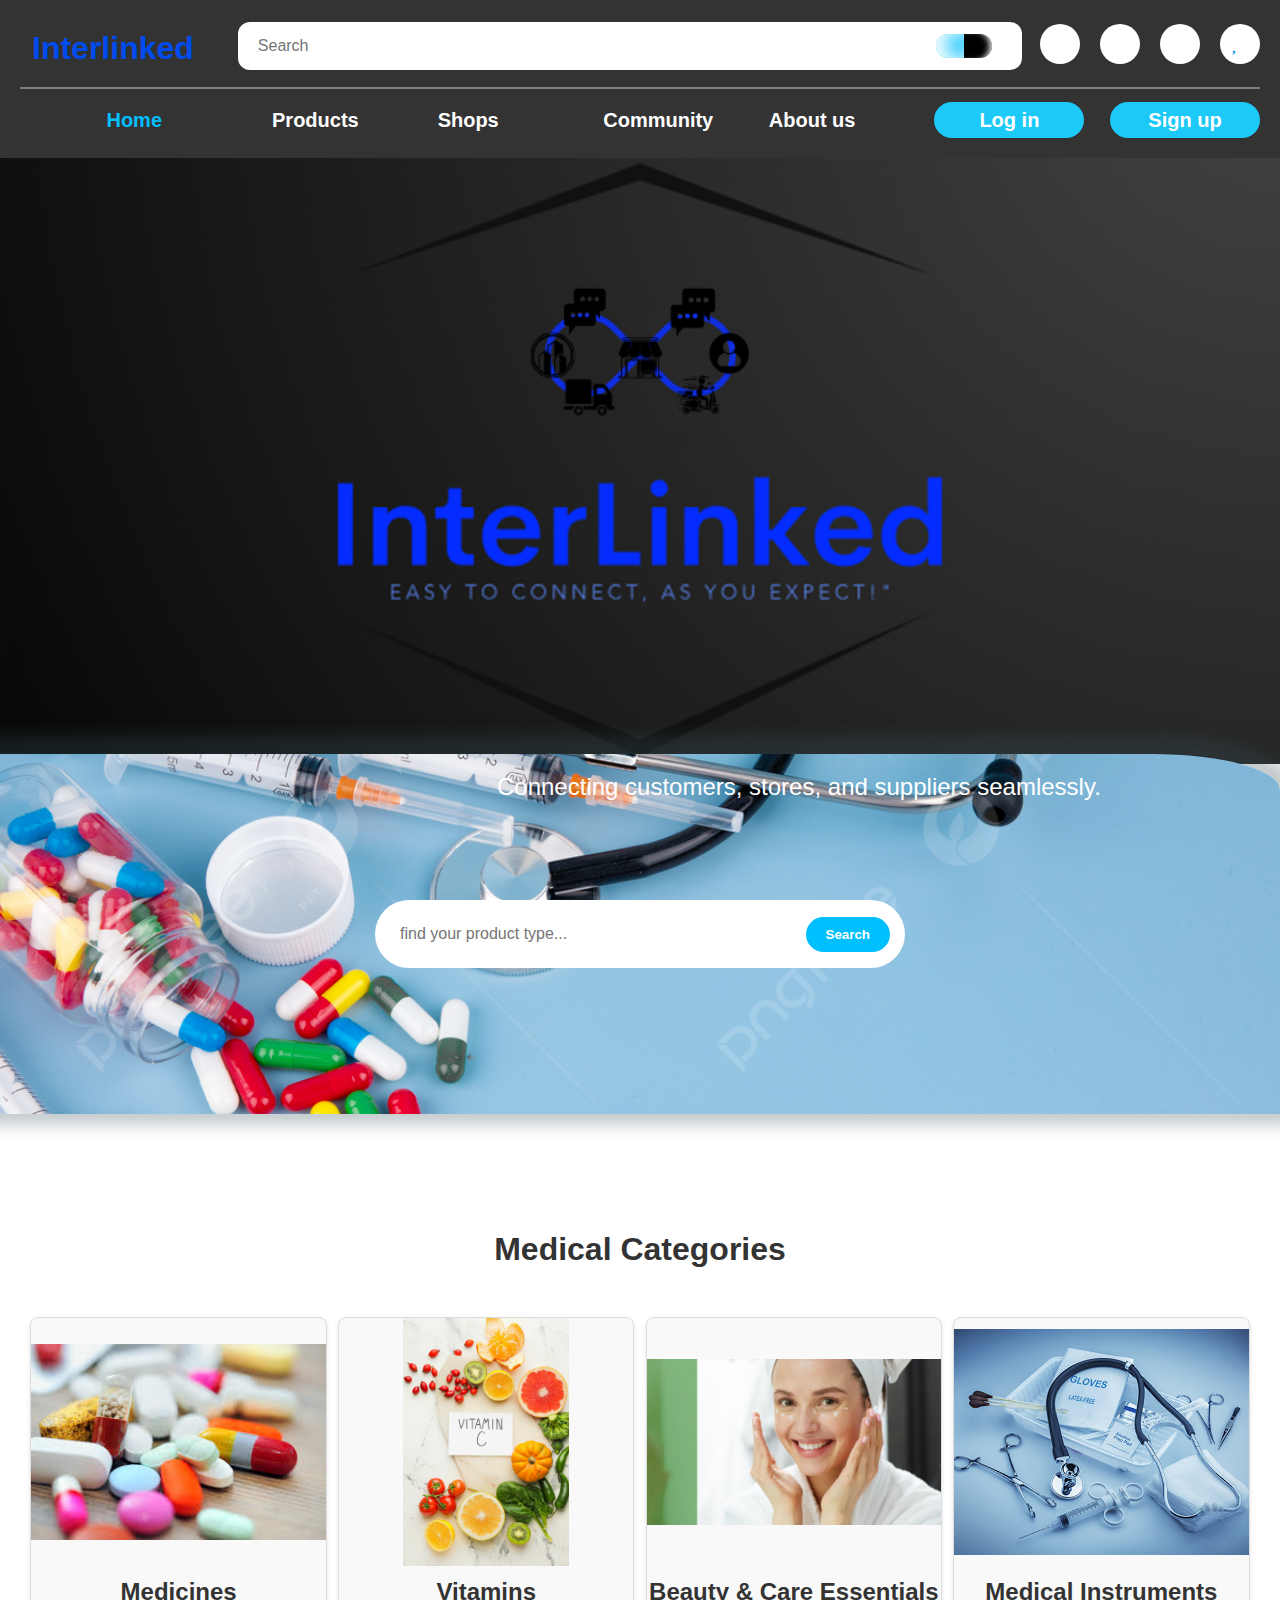
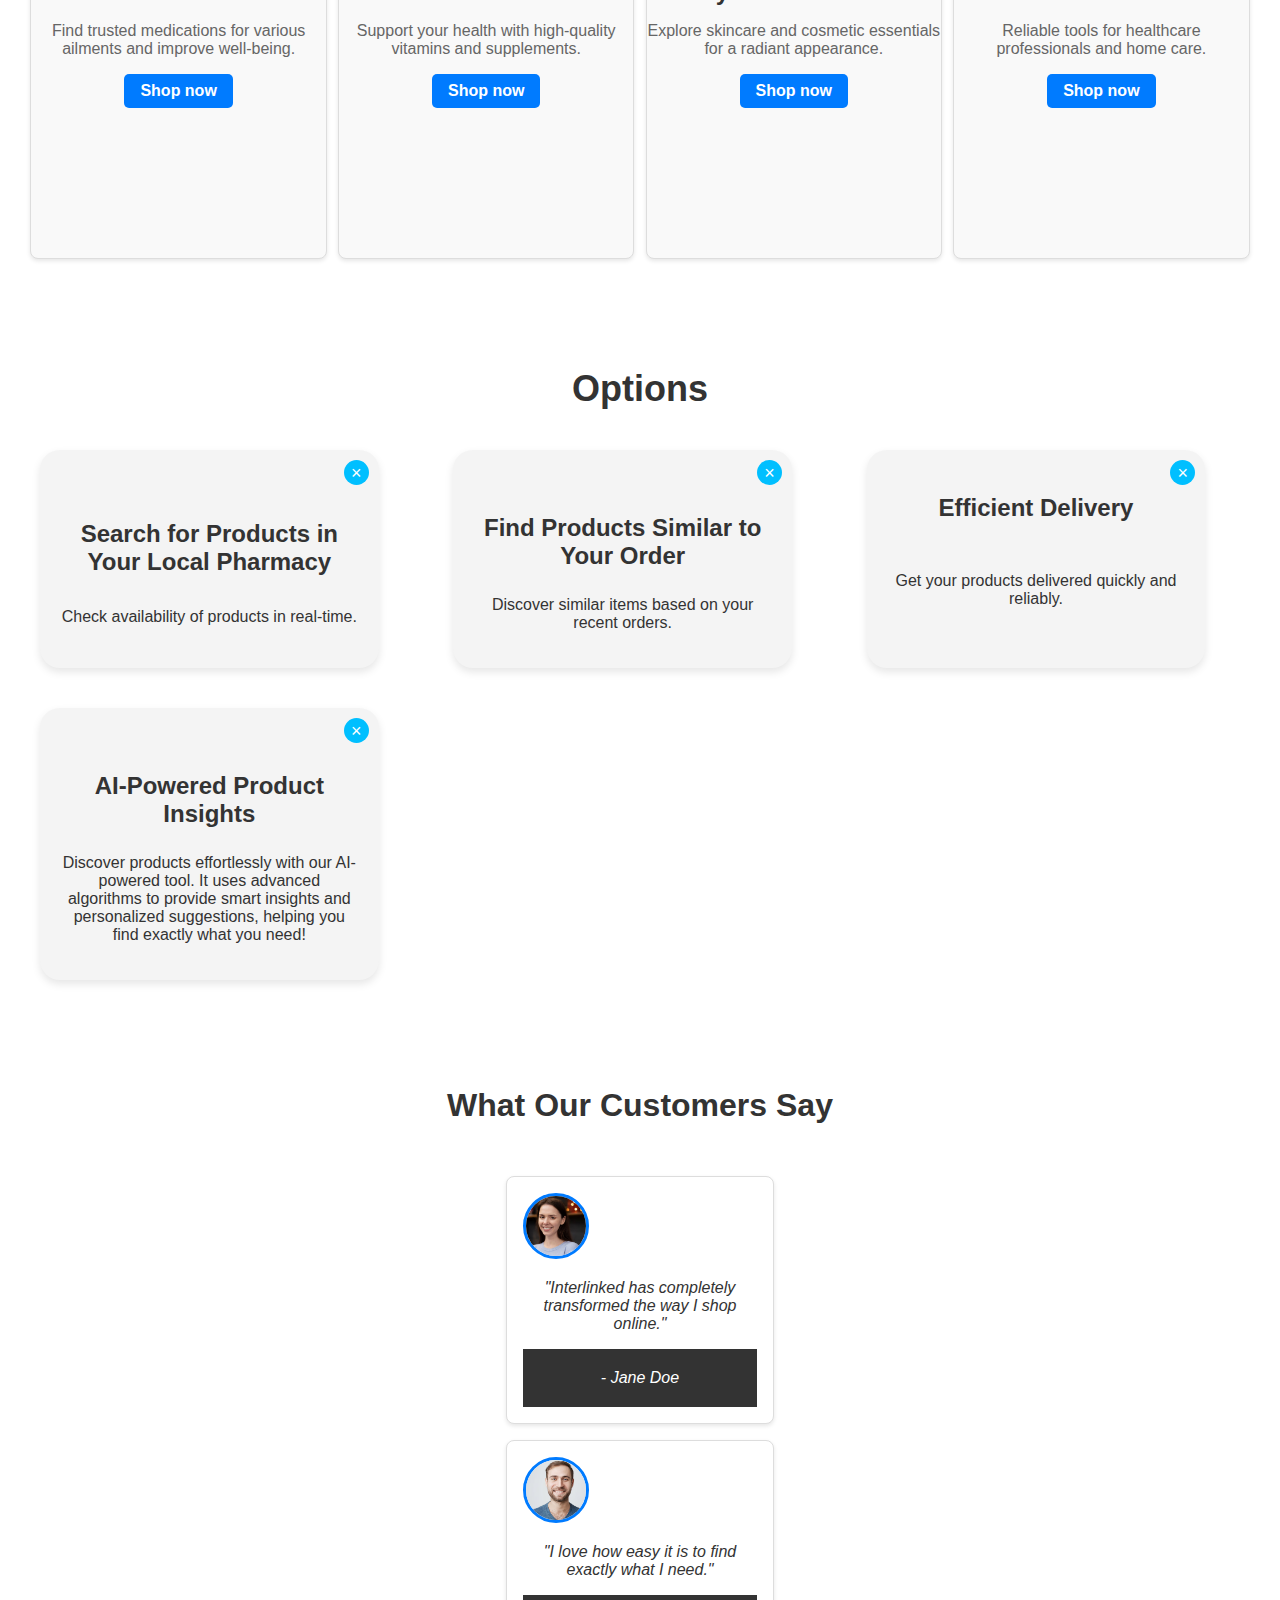
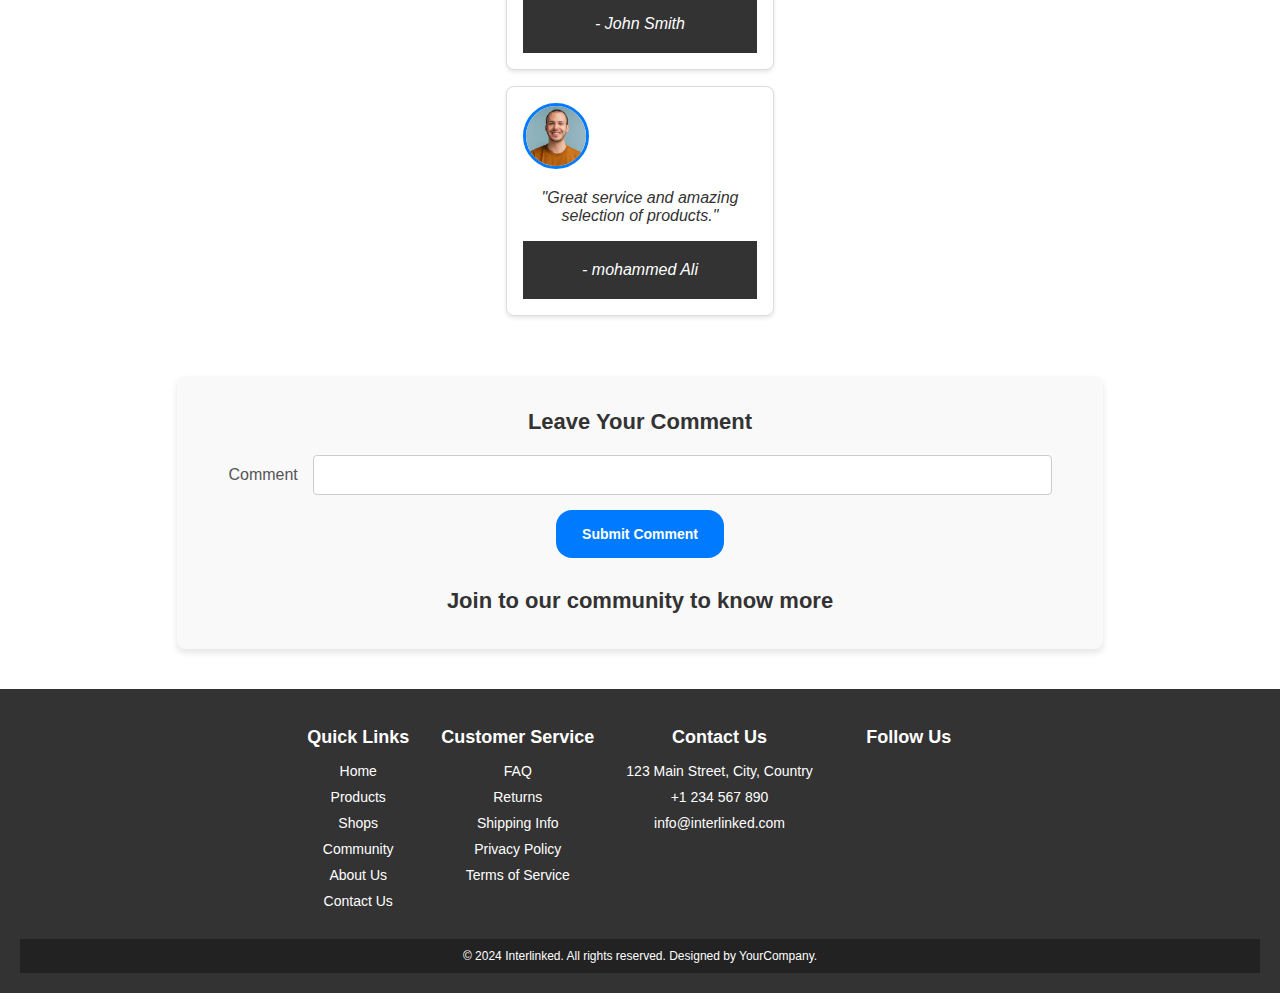
==== index.html @ 006a4646 "new commit" ====
<!DOCTYPE html>
<html lang="en">
  <head>
    <meta charset="UTF-8" />
    <meta name="viewport" content="width=device-width, initial-scale=1.0" />
    <title>Interlinked</title>
    <link rel="stylesheet" href="styles.css" />
    <link
      rel="stylesheet"
      href="https://cdnjs.cloudflare.com/ajax/libs/font-awesome/6.6.0/css/all.min.css"
      integrity="sha512-Kc323vGBEqzTmouAECnVceyQqyqdsSiqLQISBL29aUW4U/M7pSPA/gEUZQqv1cwx4OnYxTxve5UMg5GT6L4JJg=="
      crossorigin="anonymous"
      referrerpolicy="no-referrer"
    />
  </head>
  <body>
    <div id="homePage">
      <div id="overlay"></div>
      <header>
        <nav class="navbar">
          <div class="logo"><a href="index.html">Interlinked</a></div>
          <div class="access-nav">
            <fieldset class="search-container">
              <input type="text" placeholder="Search" />
              <div class="main-button search-button">
                <div class="first-button search-button"></div>
                <div class="second-button search-button"></div>
              </div>
            </fieldset>

            <div>
              <ul class="nav-links">
                <li><a id="shopping-cart-icon"></a></li>
                <li><a id="location-icon"></a></li>
                <li><a id="notifications-icon"></a></li>
                <li><a id="heart-icon"></a></li>
              </ul>
            </div>
            <div class="hamburger"><i class="fas fa-bars"></i></div>
          </div>
          <ul class="under-nav-links">
            <li><a href="index.html">Home</a></li>
            <li><a href="products.html">Products</a></li>
            <li><a href="shops.html">Shops</a></li>
            <li><a href="community.html">Community</a></li>
            <li><a href="about.html">About us</a></li>
            <li class="signing"><a href="login.html">Log in</a></li>
            <li class="signing"><a href="signup.html">Sign up</a></li>
          </ul>
        </nav>
      </header>

      <section class="logo-photo-section">
        <div>
          <img src="/Screenshot 2024-09-12 220629.png" alt="Interlinked logo" />
        </div>
      </section>

      <section id="home" class="home-section">
        <div class="hero-content">
          <p>Connecting customers, stores, and suppliers seamlessly.</p>
        </div>
        <div class="new-search-container">
          <input type="text" placeholder="find your product type..." />
          <button class="btn">Search</button>
        </div>
      </section>

      <section id="featured-products">
        <h2>Medical Categories</h2>
        <div class="product-container home">
          <div class="product-item shops home">
            <img src="/Medical Categories/Medicines.jfif" alt="Medicines" />
            <div class="product-info">
              <h3>Medicines</h3>
              <p class="description">
                Find trusted medications for various ailments and improve well-being.
              </p>
              <a href="product1.html" class="btn">Shop now</a>
            </div>
          </div>

          <div class="product-item shops home">
            <img src="/Medical Categories/Vitamins.jpeg" alt="Vitamins" />
            <div class="product-info">
              <h3>Vitamins</h3>
              <p class="description">
                Support your health with high-quality vitamins and supplements.
              </p>
              <a href="vitamins.html" class="btn">Shop now</a>
            </div>
          </div>

          <div class="product-item shops home">
            <img src="/Medical Categories/Beauty & Care Essentials.jpg" alt="Beauty & Care Essentials" />
            <div class="product-info">
              <h3>Beauty & Care Essentials</h3>
              <p class="description">
                Explore skincare and cosmetic essentials for a radiant appearance.
              </p>
              <a href="beauty.html" class="btn">Shop now</a>
            </div>
          </div>

          <div class="product-item shops home">
            <img src="/Medical Categories/Medical-Supply-or-Equipment.jpg" alt="Medical Instruments" />
            <div class="product-info">
              <h3>Medical Instruments</h3>
              <p class="description">
                Reliable tools for healthcare professionals and home care.
              </p>
              <a href="product4.html" class="btn">Shop now</a>
            </div>
          </div>
        </div>
      </section>

      <section id="Order" class="Order-section">
        <h2>Options</h2>
        <div class="Order-grid">
          <div class="Order-item">
            <i class="fas fa-search"></i>
            <h3>Search for Products in Your Local Pharmacy</h3>
            <p>Check availability of products in real-time.</p>
            <button class="cancel-btn">&times;</button>
          </div>
          
          <div class="Order-item">
            <i class="fas fa-chart-line"></i>
            <h3>Find Products Similar to Your Order</h3>
            <p>Discover similar items based on your recent orders.</p>
            <button class="cancel-btn">&times;</button>
          </div>
          <div class="Order-item">
            <i class="fas fa-person-biking"></i>
            <h3>Efficient Delivery</h3>
            <p>Get your products delivered quickly and reliably.</p>
            <button class="cancel-btn">&times;</button>
          </div>
          
          <div class="Order-item">
            <i class="fas fa-robot"></i>
            <h3>AI-Powered Product Insights</h3>
            <p>Discover products effortlessly with our AI-powered tool. It uses advanced algorithms to provide smart insights and personalized suggestions,
               helping you find exactly what you need!</p>
            <button class="cancel-btn">&times;</button>
          </div>
      </section>

      <main>
        <section id="testimonials">
          <h2>What Our Customers Say</h2>
          <div class="testimonial-container">
            <div class="testimonial-item">
              <img src="/Customer/close-up-young-person-barbeque_23-2149271990.avif" alt="Customer 1" class="customer-photo" />
              <blockquote>
                <p>"Interlinked has completely transformed the way I shop online."</p>
                <footer>- Jane Doe</footer>
              </blockquote>
            </div>
        
            <div class="testimonial-item">
              <img src="/Customer/pleased-smiling-man-with-beard-looking-camera_176420-18040.avif" alt="Customer 2" class="customer-photo" />
              <blockquote>
                <p>"I love how easy it is to find exactly what I need."</p>
                <footer>- John Smith</footer>
              </blockquote>
            </div>
        
            <div class="testimonial-item">
              <img src="/Customer/portrait-man-laughing_23-2148859448.avif" alt="Customer 3" class="customer-photo" />
              <blockquote>
                <p>"Great service and amazing selection of products."</p>
                <footer>- mohammed Ali</footer>
              </blockquote>
            </div>
          </div>
        </section>
        
        <!-- Add the comment section here -->
        <section id="comments" class="comment-section">
          <h2>Leave Your Comment</h2>
          <form action="#" method="post" id="commentForm">
        
            <label for="comment-name">Comment</label>
            <input type="text" id="comment-name" name="name" required style= "width: 80%; text-align: center;"/>
        
            <button type="submit" class="btn">Submit Comment</button>
          </form>
        
          <div id="submitted-comments">
            <a href="community.html"><h2>Join to our community to know more</h2></a>
          </div>
        </section>
        
      </main>
      <footer>
        <div class="footer-content">
          <div class="footer-links">
            <div class="quick-links">
              <h3>Quick Links</h3>
              <ul>
                <li><a href="index.html">Home</a></li>
                <li><a href="products.html">Products</a></li>
                <li><a href="shops.html">Shops</a></li>
                <li><a href="community.html">Community</a></li>
                <li><a href="about.html">About Us</a></li>
                <li><a href="contact.html">Contact Us</a></li>
              </ul>
            </div>
      
            <div class="customer-service">
              <h3>Customer Service</h3>
              <ul>
                <li><a href="faq.html">FAQ</a></li>
                <li><a href="returns.html">Returns</a></li>
                <li><a href="shipping.html">Shipping Info</a></li>
                <li><a href="privacy.html">Privacy Policy</a></li>
                <li><a href="terms.html">Terms of Service</a></li>
              </ul>
            </div>
      
            <div class="contact-info">
              <h3>Contact Us</h3>
              <ul>
                <li><i class="fas fa-map-marker-alt"></i> 123 Main Street, City, Country</li>
                <li><i class="fas fa-phone"></i> +1 234 567 890</li>
                <li><i class="fas fa-envelope"></i> <a href="mailto:info@interlinked.com">info@interlinked.com</a></li>
              </ul>
            </div>
      
            <div class="social-media">
              <h3>Follow Us</h3>
              <ul>
                <li><a href="https://facebook.com" target="_blank" aria-label="Facebook"><i class="fab fa-facebook-f"></i></a></li>
                <li><a href="https://twitter.com" target="_blank" aria-label="Twitter"><i class="fab fa-twitter"></i></a></li>
                <li><a href="https://instagram.com" target="_blank" aria-label="Instagram"><i class="fab fa-instagram"></i></a></li>
                <li><a href="https://linkedin.com" target="_blank" aria-label="LinkedIn"><i class="fab fa-linkedin-in"></i></a></li>
                <li><a href="https://youtube.com" target="_blank" aria-label="YouTube"><i class="fab fa-youtube"></i></a></li>
              </ul>
            </div>
          </div>
        </div>
      
        <div class="footer-bottom">
          <p>&copy; 2024 Interlinked. All rights reserved. Designed by YourCompany.</p>
        </div>
      </footer>
    </div>
      <div id="searchPage">
        <fieldset class="search-container">
          <input type="text" placeholder="Search" />
          <div class="main-button">
            <div class="first-button"></div>
            <div class="second-button"></div>
          </div>
        </fieldset>
      </div>
    <script src="script.js"></script>
  </body>
</html>
---- styles.css ----
/* Global Styles */
body {
    font-family: Arial, sans-serif;
    margin: 0;
    padding: 0;
    box-sizing: border-box;
    background-color: #ffffff;
    color: #333;
    overflow-x: hidden;
    transition: 0.3s;
}

a {
    text-decoration: none;
    color: white;
}
#homePage.hidden {
    display: none;
}
#searchPage {
    display: none;
}
#searchPage.show {
    display: block;
}
a.active {
    color: deepskyblue;
}
/* Navbar Styles */
.navbar {
    background-color: #333;
    color: #fff;
    padding: 10px 20px 0px;
    display: flex;
    justify-content: space-between;
    align-items: center;
    position: relative;
    flex-wrap: wrap;
    padding-bottom: 10px;
    /* width:100%; */
}
.logo {
    margin: 10px 0px;
    border-radius: 10px;
    padding: 10px 12px;
}

.logo a {
    font-size: 32px;
    font-weight: bold;
    font-family:sans-serif;
    color: #004bed;
}

fieldset {
    border: none;
}
/* .search{
    margin-right: 200px;
} */

/* #homePage .search-container input {
    width: 20px;
    height: 14px;
    border: none;
    padding: 5px;
    font-size: 16px;
    outline: none;
    z-index: 10;
} */

/* #homePage .search-container button {
    border: none;
    cursor: pointer;
    border-radius: 50%;
    z-index: 10000;
} */

.nav-links {
    list-style-type: none;
    display: flex;
    gap: 20px;
}

.nav-links li a {
    display: block;
    color: black;
    background-color: white;
    width: 40px;
    aspect-ratio: 1;
    border-radius: 50%;
    font-size: 18px;
}

.hamburger {
    display: none;
    cursor: pointer;
    z-index: 100000;
}

.hamburger {
    display: none;
    cursor: pointer;
}

.navbar .btn {
    background-color: deepskyblue;
    color: #fff;
    padding: 8px 16px;
    border-radius: 4px;
    font-size: 18px;
}

/* Active state for the login button */
.navbar .login-btn.active {
    background-color: darkorange; /* Change color to indicate active state */
    border: 2px solid orange; /* Add a border for emphasis */
}

/* Sign-In Section */
.signin-section {
    padding: 60px 20px;
    background-color: #f4f4f4;
    text-align: center;
}

.signin-form {
    max-width: 300px;
    margin: 0 auto;
    background-color: #fff;
    padding: 20px;
    border-radius: 8px;
    box-shadow: 0 2px 4px rgba(0,0,0,0.1);
}

.signin-form h2 {
    margin-bottom: 20px;
    font-size: 36px;
}

.signin-form label {
    display: block;
    margin-bottom: 8px;
    font-size: 18px;
    color: #333;
}

.signin-form input {
    width: 100%;
    padding: 10px;
    margin-bottom: 20px;
    border: 1px solid #ddd;
    border-radius: 4px;
    font-size: 16px;
}

.signin-form .btn {
    background-color: deepskyblue;
    color: #fff;
    padding: 12px 24px;
    border-radius: 4px;
    border: none;
    cursor: pointer;
    font-size: 18px;
}

/* Sign In Section */
.signin-section {
    padding: 50px 120px;
    background-color: #fff;
    text-align: center;
}

.signin-form {
    max-width: 500px;
    margin: 0 auto;
    background-color: #f4f4f4;
    padding: 20px;
    border-radius: 15px;
}

.signin-form h2 {
    margin-bottom: 20px;
    font-size: 36px;
}

.signin-form label {
    display: block;
    margin: 10px 0 5px;
}

.signin-form input,
.signin-form select {
    width: 90%;
    padding: 10px;
    margin-bottom: 15px;
    border: 1px solid #ccc;
    border-radius: 10px;
}

.gender-options {
    display: flex;
    justify-content: center;
    gap: 20px;
    margin-bottom: 15px;
}

.gender-options label {
    display: flex;
    align-items: center;
    font-size: 16px;
}

.signin-form .btn {
    background-color: deepskyblue;
    color: #fff;
    padding: 10px 20px;
    border: none;
    border-radius: 4px;
    cursor: pointer;
    margin-top: 10px;
}

.signin-form .google-btn {
    background-color: #db4437; /* Google red color */
    margin-top: 10px;
}

.signin-form .btn:hover,
.signin-form .google-btn:hover {
    opacity: 0.8;
}

.navbar .btn {
    background-color: deepskyblue;
    color: #fff;
    padding: 8px 16px;
    border-radius: 4px;
    font-size: 18px;
}


/* Logo Photo Section */
.logo-photo-section { /* Full viewport width */
    margin: 0; /* Remove any margins */
    padding: 0; /* Remove any padding */
    overflow: hidden; /* Hide any overflow */
    
}

/* Logo Image */
.logo-photo-section img {
 /* Full viewport width */
    height: auto; /* Keep aspect ratio */
    object-fit: cover; /* Ensure the image covers the width without stretching */
    display: block; /* Remove any inline element spacing issues */
    width: 100%;
}

.shops title{
    text-align: center;
    font-size: 40px;

}

/* Hero Section */
.home-section {
    background: url(/pngtree-color-capsule-medicine-injection-and-stethoscope-medical-background-picture-image_1451198.jpg) no-repeat center center / cover;
    height: 40vh;
    display: flex;
    flex-direction: column;
    justify-content: center;
    align-items: center;
    text-align: center;
    color: #fff;
    margin: 30px auto;
    position: relative;
    width: 100%;
    bottom: 40px;
    box-shadow: 0 -4px 15px 15px #3c545a4d;
    border-top-right-radius: 10%;
}



.hero-content h1 {
    font-size: 48px;
    margin-bottom: 20px;
    color: black;
}

.hero-content p {
    font-size: 24px;
    margin-bottom: -4px;
    color: white;
    position: absolute;
    top: -5px;
    right: 14vw;
}

/* New search container styles */
.new-search-container {
    display: flex;
    align-items: center;
    background-color: #f1e7e7;
    padding: 15px; /* Larger padding around the search bar */
    border-radius: 40px;
    margin-top: 20px; /* Space above the search bar */
    max-width: 500px;
    width: 100%; /* Ensure it doesn't exceed the screen width */
    margin: 100px auto; /* Center the search bar horizontally */
}

.new-search-container input {
    border: none;
    padding: 10px; /* Padding inside the input */
    font-size: 16px;
    outline: none;
    flex: 1;
}

.new-search-container button {
    background-color: deepskyblue;
    border: none;
    color: #fff;
    padding: 10px 20px; /* Larger padding around the button */
    cursor: pointer;
    border-radius: 40px;
    margin-left: 10px; /* Space between input and button */
}

.new-search-container {
    display: flex;
    align-items: center;
    background-color: #fff;
    padding: 15px; /* Larger padding around the search bar */
    border-radius: 40px;
    margin-top: 20px; /* Space above the search bar */
    max-width: 500px;
    width: 100%; /* Ensure it doesn't exceed the screen width */
    margin: 100px auto; /* Center the search bar horizontally */
}

.new-search-container button {
    background-color: deepskyblue;
    border: none;
    color: #fff;
    padding: 10px 20px; /* Larger padding around the button */
    cursor: pointer;
    border-radius: 40px;
    margin-left: 10px; /* Space between input and button */
}

/* .under-nav-links {
    width: 100vw;
    display: flex;
    justify-content: flex-end;
    gap: 2vw;
    position: relative;
    padding-top: 15px;
    align-items: center;
    transition: 0.3s;
    overflow: hidden;
}

.under-nav-links::before {
    content: "";
    position: absolute;
    left: 0;
    top: 0;
    background-color: gray;
    height: 2px;
    width: 100%;
}

.under-nav-links li {
    list-style: none;
    font-size: 20px;
    font-weight: bold;
    cursor: pointer;
} */



.under-nav-links {
    display: flex;
    justify-content: flex-end;
    gap: 2vw;
    position: relative;
    padding-top: 15px;
    align-items: center;
    transition: 0.3s;
    overflow: hidden;
    /* Remove fixed width, let it adjust based on content */
    width: 100%;
    flex-wrap: wrap; /* Allow items to wrap if space is insufficient */
}

.under-nav-links::before {
    content: "";
    position: absolute;
    left: 0;
    top: 0;
    background-color: gray;
    height: 2px;
    width: 100%;
}

.under-nav-links li {
    list-style: none;
    font-size: 20px;
    font-weight: bold;
    cursor: pointer;
    max-width: 140px;
    flex-grow: 1; /* Each item takes an equal portion of available space */
    flex-shrink: 1; /* Items will shrink if there is not enough space */
    min-width: 100px; /* Prevent items from shrinking too small */
}
h2 {
    text-align: center;
}

.signing {
    flex-grow: 0; /* Prevent login and signup from growing */
}

/* Features Section */
.Order-section {
    padding: 60px 20px;
    background-color: #fff;
    cursor: pointer;
}

.Order-section h2 {
    text-align: center;
    margin-bottom: 40px;
    font-size: 36px;
}

.Order-grid {
    display: grid;
    grid-template-columns: repeat(auto-fit, minmax(300px, 1fr));
    gap: 40px;
    max-width: 1200px;
    margin: 0 auto;
}


.Order-item {
    background-color: #f4f4f4;
    padding: 20px;
    border-radius: 20px;
    text-align: center;
    position: relative; /* Needed for the cancel button positioning */
    box-shadow: 0 4px 8px rgba(0, 0, 0, 0.1); /* Add box shadow */
    transition: box-shadow 0.3s ease; /* Smooth transition */
    cursor: pointer;
}

.Order-item:hover {
    box-shadow: 0 8px 16px rgba(0, 0, 0, 0.2); /* Enhanced shadow on hover */
}
.Order-item img{
    width: 100%;
    object-fit: cover;
    border-radius: 20px;
    margin-bottom: 20px;
}

.Order-item i {
    font-size: 48px;
    color: deepskyblue;
    margin-bottom: 20px;
}

.Order-item h3 {
    font-size: 24px;
    margin-bottom: 10px;
}

.cancel-btn {
    position: absolute;
    top: 10px; /* Position at the top */
    right: 10px; /* Position at the right */
    background-color: deepskyblue;
    border: none;
    color: #fff;
    font-size: 18px;
    border-radius: 50%;
    width: 25px;
    height: 25px;
    line-height: 22px;
    text-align: center;
    cursor: pointer;
    outline: none;
}

.cancel-btn:hover {
    background-color: #e60000;
}

/* categories section */
#categories {
    padding: 2rem;
    background-color: #f9f9f9;
    text-align: center;
}

#categories h2 {
    font-size: 2rem;
    margin-bottom: 2rem;
}

.category-container {
    display: flex;
    flex-wrap: wrap;
    justify-content: space-around;
    gap: 1rem;
}

.category-item {
    background: #fff;
    border: 1px solid #ddd;
    border-radius: 8px;
    box-shadow: 0 2px 4px rgba(0, 0, 0, 0.1);
    overflow: hidden;
    max-width: 300px;
    text-align: center;
    transition: transform 0.3s, box-shadow 0.3s;
}

.category-item img {
    width: 100%;
    height: 150px;
    object-fit: cover;
}

.category-item h3 {
    font-size: 1.5rem;
    margin: 1rem 0;
}

.category-item p {
    padding: 0 1rem;
    color: #666;
}

.category-item .btn {
    display: inline-block;
    margin: 1rem;
    padding: 0.5rem 1rem;
    background-color: #007bff;
    color: #fff;
    border-radius: 5px;
    text-decoration: none;
    font-weight: bold;
    transition: background-color 0.3s;
}

.category-item .btn:hover {
    background-color: #0056b3;
}

.category-item:hover {
    transform: scale(1.03);
    box-shadow: 0 4px 8px rgba(0, 0, 0, 0.2);
}

/* featured products */
#featured-products {
    padding: 2rem;
    background-color: #fff;
    text-align: center;
}

#featured-products h2 {
    font-size: 2rem;
    margin-bottom: 1.5rem;
    color: #333;
}

#products {
    padding: 20px;
    justify-content: center;
    display: flex;
    flex-wrap: wrap;
}

.product-container {
    display: flex;
    flex-wrap: wrap;
    justify-content: center;
    gap: 0.7rem;
    /* width: 100%; */
}

.product-item {
    background: #f9f9f9;
    border: 1px solid #ddd;
    border-radius: 8px;
    box-shadow: 0 2px 4px rgba(0, 0, 0, 0.1);
    overflow: hidden;
    /* max-width: 300px; */
    text-align: center;
    transition: transform 0.3s, box-shadow 0.3s;
    max-width: 38vw;
}
.product-item.shops {
    background: #f9f9f9;
    border: 1px solid #ddd;
    border-radius: 8px;
    box-shadow: 0 2px 4px rgba(0, 0, 0, 0.1);
    overflow: hidden;
    text-align: center;
    transition: transform 0.3s, box-shadow 0.3s;
    height: 60vh;
    min-width: 200px
}

.product-item img {
    width: 100%;
    height: 50%;
    object-fit: contain;
}

.product-info h3 {
    font-size: 1.5rem;
    margin: 0.5rem 0;
}

.price {
    font-size: 1.25rem;
    color: #007bff;
    margin: 0.5rem 0;
}

.description {
    color: #666;
    margin-bottom: 1rem;
}

.btn {
    display: inline-block;
    padding: 0.5rem 1rem;
    background-color: #007bff;
    color: #fff;
    border-radius: 5px;
    text-decoration: none;
    font-weight: bold;
    transition: background-color 0.3s;
    width:auto;
}

.btn:hover {
    background-color: #0056b3;
}

.product-item:hover {
    transform: scale(1.03);
    box-shadow: 0 4px 8px rgba(0, 0, 0, 0.2);
}

.product-icons {
    margin-top: 20px;
}

.product-icons .icon {
    margin-right: 10px;
    color: #333;
    font-size: 1.2em;
}

.product-icons .icon:hover {
    color: #007BFF;
}

.products-container{
    display: flex;
    justify-content: center;
    gap: 2rem;
}

#testimonials h2 {
    font-size: 2rem;
    /* margin-bottom: 2.5rem; */
    color: #333;
}

.testimonial-container {
    display: flex;
    flex-wrap: wrap;
    justify-content: center;
    gap: 1rem;
    width: 21vw;
}

.testimonial-item {
    background: #fff;
    border: 1px solid #ddd;
    border-radius: 8px;
    box-shadow: 0 2px 4px rgba(0, 0, 0, 0.1);
    padding: 1rem;
    max-width: 300px;
    text-align: left;
    position: relative;
}

#testimonials {
    display: flex;
    flex-wrap: wrap;
    justify-content: center;
    align-items: center; 
    gap: 4vw; 
    padding: 20px; 
}

/* Styling for each testimonial box */
#testimonials .testimonial-box {
    flex: 1 1 calc(33.33% - 20px); /* Three boxes per row by default */
    max-width: calc(33.33% - 20px);
    box-sizing: border-box;
    margin: 10px;
}


/* customer photo  */
.customer-photo {
    width: 60px;
    height: 60px;
    border-radius: 50%;
    object-fit: cover;
    /* position: absolute; */
    top: -30px;
    left: calc(50% - 30px);
    border: 3px solid #007bff;
}

blockquote {
    margin: 0;
    font-style: italic;
    color: #333;
    text-align:center;
}

/* footer  */
footer {
    background-color: #333;
    color: #fff;
    padding: 40px 20px;
  }
  
  .footer-content {
    display: flex;
    flex-wrap: wrap;
    justify-content: space-between;
    max-width: 1200px;
    margin: 0 auto;
  }
  
  .footer-logo img {
    max-width: 150px;
  }
  
  .footer-links {
    display: flex;
    justify-content: center;
    flex-wrap: wrap;
}
  
  .quick-links, .customer-service, .contact-info, .social-media {
    margin: 0 20px;
  }
  
  h3 {
    font-size: 18px;
    margin-bottom: 15px;
  }
  
  ul {
    list-style: none;
    padding: 0;
    margin: 0;
  }
  
  ul li {
    margin-bottom: 10px;
  }
  
  ul li a {
    color: #fff;
    text-decoration: none;
  }
  
  ul li a:hover {
    text-decoration: underline;
  }
  
  .social-media ul {
    display: flex;
    gap: 2rem;
  }
  
  .social-media i {
    font-size: 20px;
  }
  
  .footer-bottom {
    text-align: center;
    padding: 10px;
    background-color: #222;
    margin-top: 20px;
  }
  
  .footer-bottom p {
    margin: 0;
  }
  

cite {
    color: #666;
}

.testimonial-item:hover {
    box-shadow: 0 4px 8px rgba(0, 0, 0, 0.2);
}

/* Comment Section Styling */
.comment-section {
  margin: 40px auto;
  padding: 20px;
  background-color: #f9f9f9;
  border-radius: 8px;
  max-width: 600px;
  box-shadow: 0 4px 6px rgba(0, 0, 0, 0.1);
}

.comment-section h2 {
  text-align: center;
  color: #333;
  font-size: 24px;
  margin-bottom: 20px;
}

.comment-section form {
  display: flex;
  /* flex-direction: column; */
  gap: 15px;
  justify-content: center;
  flex-wrap: wrap;
}

.comment-section label {
    font-size: 16px;
    color: #555;
    display: flex;
    align-items: center;
}



.comment-section button.btn {
  padding: 10px 20px;
  background-color: #007bff;
  color: white;
  border: none;
  border-radius: 16px;
  cursor: pointer;
  transition: background-color 0.3s ease;
}

.comment-section button.btn:hover {
  background-color: #0056b3;
}

#submitted-comments {
  margin-top: 30px;
}

#submitted-comments h3 {
  font-size: 20px;
  color: #333;
  text-align: center;
  margin-bottom: 15px;
}

#submitted-comments p {
  text-align: center;
  color: #666;
}


/* Contact Section */


/* Responsive */


/* Extra Small Devices (up to 480px) */

#overlay {
    width: 100vw;
    height: 100vh;
    position: fixed;
    left: 0;
    top: 0;
    background-color: rgba(0,0,0,0.5);
    z-index: 2;
    cursor: not-allowed;
    visibility: hidden;
    transition: .3s;
    opacity: 0;
}
#overlay.active {
    opacity: 1;
    visibility: visible;
}

#homePage .access-nav {
    display: flex;
    justify-content: flex-end; /* Align content in the access-nav to the right */
    flex-grow: 1;
    gap: 50px;
}

#homePage .search-container {
    display: flex;
    outline: none;
    border: none;
    position: relative;
    align-items: center;
    /* top: 1px; */
    flex: 1;
    margin: 0 20px;
    /* max-width: 500px; */
    /* max-width: 50%; */
}

#searchPage fieldset {
    margin: 0;
}
#shopping-cart-icon {
    position: relative;
    z-index: 1000;
}
#shopping-cart-icon::before {
    content: "\f07a";
    font-family: "Font Awesome 5 Free";
    padding: 10px;
    left: -3%;
    top: 0%;
    position: absolute;
    z-index: 10000;
    width: 100%;
    aspect-ratio: 1;
    color: #0094ed;
    font-weight: 900;
    cursor: pointer;
}

#location-icon {
    position: relative;
    z-index: 1000;
}

#location-icon::before {
    content: "\f3c5";
    font-family: "Font Awesome 5 Free";
    padding: 10px;
    left: 8%;
    top: 0%;
    position: absolute;
    z-index: 10000;
    width: 100%;
    aspect-ratio: 1;
    color: #0094ed;
    font-weight: 900;
    cursor: pointer;
}

#heart-icon {
    position: relative;
    z-index: 1000;
}

#heart-icon::before {
    content: "\f004";
    font-family: "Font Awesome 5 Free";
    padding: 10px;
    left: 2%;
    top: 0%;
    position: absolute;
    z-index: 10000;
    width: 100%;
    aspect-ratio: 1;
    color: #0094ed;
    font-weight: 900;
    cursor: pointer;
}

#notifications-icon {
    position: relative;
    z-index: 1000;
}

#notifications-icon::before {
    content: "\f0f3";
    font-family: "Font Awesome 5 Free";
    padding: 10px;
    left: 5%;
    top: 0%;
    position: absolute;
    z-index: 10000;
    width: 100%;
    aspect-ratio: 1;
    color: #0094ed;
    font-weight: 900;
    cursor: pointer;
}

#homePage .search-container input {
    outline: none;
    border: none;
    padding: 15px 20px;
    border-radius: 12px;
    position: absolute;
    width: 100%;
    font-size: 16px;
    flex: 1;
}
#homePage .main-button {
    display: flex;
    position: absolute;
    /* right: -10%; */
    right: -3%;
    z-index: 10;
    margin-top: 0px;
}
#searchPage .search-container {
    display: flex;
    width: 100vw;
    background-color: transparent;
    outline: none;
    border: none;
    position: relative;
    align-items: center;
    top: 20px;
    max-width: 80%; /* Ensure the container has enough width */
    overflow: visible;
}
#searchPage input {
    width: 100vw;
    background-color: white;
    outline: none;
    border: none;
    padding: 15px 20px;
    border-radius: 12px;
}
#searchPage .main-button {
    display: flex;
    position: absolute;
    right: 20%;
}
.first-button, 
.second-button {
    width: 28px;
    height: 24px;
    z-index: 10;
    cursor: pointer;
}
.first-button {
    background-color: deepskyblue;
    border-radius: 16px 0px 0px 16px;
    position: relative;
    box-shadow: inset white 10px -1px 20px 0px;
}
.first-button::before {
    font-family: "Font Awesome 5 Free";
    font-weight: 900;
    padding: 10px;
    content: "\f002";
    color: white;
    position: absolute;
    left: 100%;
    top: 50%;
    transform: translate(-50%, -50%);
}
.second-button {
    background-color: black;
    border-radius: 0px 16px 16px 0px;
    z-index: 8;
    box-shadow: inset white -6px 0px 6px -4px;
}

.comment-section input,
.comment-section textarea {
  width: 98%;
}

/* Products section */
.products-section-title{
    margin: 10;
    padding: 20px;
    text-align:center;
    font-size: 36px;
}

#medical-services {
    display: flex;
    flex-wrap: wrap;
    width: 100%;
    padding: 10px 30px;
}

.products-Order-grid{
    display: grid;
    grid-template-columns: repeat(auto-fit, minmax(300px, 1fr));
    gap: 20px;
    max-width: 600px;
    margin: 0 auto;
}

/* Default styles for larger screens */
#categories, #featured-products  {
    padding: 20px;
}
#testimonials{

}

/* Default styles for larger screens */
#categories, 
#featured-products {
    display: flex;
    flex-wrap: wrap; /* Allow items to wrap onto multiple lines */
    gap: 20px; /* Space between items, adjust as needed */
}
#testimonials{
    display: flex;
    flex-wrap: wrap;
    gap: 20px;
}

/* Child boxes */
#categories .category-box
{
    flex: 1 1 calc(33.33% - 20px); 
    max-width: calc(33.33% - 20px);
}
#featured-products .product-box {
    flex: 1 1 calc(33.33% - 20px); 
    max-width: calc(33.33% - 20px)
}
#testimonials .testimonial-box {
    flex: 1 1 calc(33.33% - 20px); 
    max-width: calc(33.33% - 20px);
}
.shops-container {
    display: flex;
    justify-content: space-around;
    align-items: center;
    text-align: center;

}

.parent-container {
    display: flex;
    flex-wrap: wrap;
    gap: 20px; /* Adjust as needed */
}

/* Child sections */
.customer-section,
.contact-section {
    flex: 1 1 100%; /* Full width on small screens */
}
#submitted-comments :hover {
    color: #2f93fd;
  }
#homePage .main-button {
    display: flex;
    position: absolute;
    right: -3%;
    z-index: 10;
    margin-top: 0;
}

.footer-links {
    /* display: block; */
    text-align: center;
    gap: 2rem;
  }
@media (max-width: 1000px) {
    #homePage .search-container input {
        padding: 8px 10px;
        margin-top: 12px;
    }
    #homePage .main-button {
        margin-top: 12px;
    }
}



@media (max-width: 800px) {

    #products {
        width: 100%;
        display: flex;
        flex-wrap: wrap;
        justify-content: center;
    }
    .product-grid {
        display: flex;
        justify-content: space-around;
        gap: 5vw;
        align-items: center;
        flex-wrap: wrap;
    }
    .service-grid {
        display: flex;
        gap: 30px;
        flex-wrap: wrap;
        text-align: center;
    }
    #medical-services {
        display: flex;
        flex-wrap: wrap;
        width: 100%;
    }
    .shops-container {
        display: flex;
        justify-content: space-around;
        align-items: center;
        flex-wrap: wrap;
        text-align: center;
    }

    /* #homePage .access-nav {
        gap: 0px;
    } */

    .logo a {
        font-size: 20px;
    }

    #homePage .main-button {
        width: 50px;
        height: 22px;
        margin-top: 12px;
    }

    .first-button, .second-button {
        width: 50%;
        height: 100%;
    }

    .navbar {
        padding: 10px;
    }

    .nav-links {
        display: none;
        flex-direction: column;
        gap: 10px;
    }

    .navbar.active .nav-links {
        display: flex;
    }

    .under-nav-links li{
        font-size: 18px;
    }

    .search-container {
        width: 90%;
        margin: 20px 20px;
        position: static;
    }

    .search-container input {
        width: 80%;
        margin-right: 10px;
    }

    .search-container button {
        width: 20%;
    }

    .new-search-container {
        width: 80%; 
        margin: 30px auto; 
        padding: 8px; 
    }

    .Order-grid, .features-grid {
        grid-template-columns: 1fr;
    }
    .Order-item{
        width:90%;
        padding: 20px;
        align-items: center;
        margin-bottom: 20px;
    }
    .Order-item, .feature-item {
        margin-bottom: 20px;
    }

    .hero-content h1 {
        font-size: 36px;
    }

    .hero-content p {
        font-size: 18px;
    }
    #testimonials .testimonial-box{
        flex: 1 1 calc(50% - 10px);
        max-width: calc(50% - 10px);
    }
    #categories .category-box, #featured-products .product-box  {
        flex: 1 1 calc(50% - 10px); 
        max-width: calc(50% - 10px); 
    }
    #testimonials{
        display: flex;
        flex-wrap: wrap;
        gap: 10px;
    }
    #categories, #featured-products{
        display: flex;
        flex-wrap: wrap;
        gap: 10px;
    }
    .customer-section,
    .contact-section {
        flex: 1 1 48%; /* Adjust width to fit side by side */
    }

    .comment-section {
        max-width: 70%;
        padding: 30px;
      }
    
      .comment-section h2 {
        font-size: 24px;
        
      }
      #submitted-comments :hover {
        color: #2f93fd;
        
      }

      .comment-section input,
      .comment-section textarea {
        font-size: 16px;
      }
    
      .comment-section button.btn {
        padding: 10px 20px;
        font-size: 16px;
      }
    
      #submitted-comments h3 {
        font-size: 20px;
      }
    
}
    .footer-content {
      flex-direction: column;
      align-items: center;
    }
  
    /* .footer-logo {
      margin-bottom: 20px;
    }
  
    .quick-links, .customer-service, .contact-info, .social-media {
      margin: 0 0 20px;
    }
  
    .social-media ul {
      display: flex;
      justify-content: center;
    }
   */

@media (max-width: 650px) {
    .signin-section {
        padding: 0;
    }
}


.product-grid {
    display: flex;
    justify-content: space-around;
    gap: 5vw;
}
h2 {
    width: 100%;
}

#products {
    padding: 20px;
}
#products h2 {
    text-align: center;
}
.testimonial-grid {
    display: flex;
    gap: 40px;
}
#medical-services {
    padding: 40px;
}
.service-grid {
    display: flex;
    gap: 30px;
}

.comment-section {
    max-width: 70%;
    padding: 15px;
  }

  .comment-section h2 {
    font-size: 22px;
  }

  .comment-section input,
  .comment-section textarea {
    font-size: 14px;
    width: 90%;
  }

  .comment-section button.btn {
    padding: 16px 26px;
    font-size: 14px;
  }

  #submitted-comments h3 {
    font-size: 18px;
  }

  .quick-links, .customer-service, .contact-info, .social-media {
    margin: 0;
  }

  .social-media ul {
    justify-content: center;
  }




.products-Order-grid {
    display: grid;
    grid-template-columns: repeat(auto-fit, minmax(150px, 1fr));
    gap: 5px;
    max-width: 200px;
    margin: 0 auto;
}

#categories .category-box {
    flex: 1 1 calc(50% - 10px);
    max-width: calc(50% - 10px);
  }
  
  #featured-products .product-box {
    flex: 1 1 calc(50% - 10px);
    max-width: calc(50% - 10px);
  }
  
  #testimonials .testimonial-box {
    flex: 1 1 calc(50% - 10px);
    max-width: calc(50% - 10px);
  }
  
  #testimonials{
    display: flex;
    flex-wrap: wrap;
    gap: 25px;
    justify-content: center;
  }
#categories, #featured-products  {
    display: flex;
    flex-wrap: wrap;
    gap: 25px;
    justify-content: center;
}
.under-nav-links.active {
    width: 70vw;
    justify-content: center;
    flex-direction: column;
    background-color:rgb(230, 230, 230);
    color: black;
    position: fixed;
    right: 0;
    top: 0;
    height: 50vh;
    align-items: center;
    border-radius: 10px;
    transition: 0.3s;
    visibility: visible;
    top: -2px;
    opacity: 1;
    transform: translateX(0%);
    z-index: 20;
    /* gap: 3vh; */
}



  .quick-links {
    margin: 0;
    font-size: 14px;
  }
  
  .customer-service {
    margin: 0;
    font-size: 14px;
  }
  
  .contact-info {
    margin: 0;
    font-size: 14px;
  }
  
  .social-media {
    margin: 0;
    font-size: 14px;
  }
  

  .social-media ul {
    align-items: center;
  }

  .social-media i {
    font-size: 18px;
  }

  .footer-links {
    /* display: block; */
    text-align: center;
  }

  .footer-bottom {
    font-size: 12px;
  }


  .products-container.home {
    display: flex;
    flex-wrap: wrap;
    gap: 25px;
}
.product-item.home {
    max-width: 23vw;
}
.comment-section input,
.comment-section textarea {
  padding: 10px;
  border: 1px solid #ccc;
  border-radius: 4px;
  font-size: 16px;
  width: 100%;
}

.product-item.shops img {
    width: 100%;
    height: 46%;
}

.product-item.shops {
    background: #f9f9f9;
    border: 1px solid #ddd;
    border-radius: 8px;
    box-shadow: 0 2px 4px rgba(0, 0, 0, 0.1);
    overflow: hidden;
    text-align: center;
    transition: transform 0.3s, box-shadow 0.3s;
    height: 60vh;
}

#medical-services {
    display: flex;
    flex-wrap: wrap;
    width: 80%;
}

.Order-item{
    display: flex;
    justify-content: center;
    flex-wrap: wrap;
    width: 80%;
}



.contact-section {
    padding: 60px 20px;
    background-color: #333;
    color: #fff;
}

.contact-section h2 {
    text-align: center;
    margin-bottom: 40px;
    font-size: 36px;
}

.contact-section form {
    max-width: 600px;
    margin: 0 auto;
    display: flex;
    flex-direction: column;
    gap: 20px;
}

.contact-section input,
.contact-section textarea {
    padding: 12px;
    border: none;
    border-radius: 4px;
}

.contact-section .btn {
    background-color: rgb(223, 96, 11);
    width: 200px;
    margin: 0 auto;
    padding: 12px 24px;
    border-radius: 4px;
    color: #fff;
    cursor: pointer;
}

/* Footer */
footer {
    background-color: #333;
    color: #fff;
    text-align: center;
    padding: 20px;
}
.contact-section form {
    max-width: 600px;
    margin: 0 auto;
    display: flex;
    flex-direction: column;
    gap: 20px;
}
.signing {
    background-color: #1cc9f7;
    width: 86px;
    height: 28px;
    line-height: 140%;
    text-align: center;
    padding: 4px 5px;
    border-radius: 20px;
    display: flex;
    justify-content: center;
    align-items: center;
}
.signing a {
    color: white;
}


.community-container {
    padding: 2rem;
    background-color: #f8f9fa;
    border-radius: 25px;
    border: 1px solid #ddd;
    box-shadow: 0 4px 8px rgba(0, 0, 0, 0.1);
    padding: 30px;
}
.section-forums-section {
    display: flex;
    justify-content: center;
    align-items: center;
    flex-wrap: wrap;
    gap: 20px;
}
.section-forums-section div {
    display: flex;
    justify-content: center;
    align-items: center;
    gap: 13px;
}

@media (max-width: 480px) {
    #products {
        width: 90%;
        display: flex;
        flex-wrap: wrap;
        justify-content: center;
    }

    .product-item {
        background: #f9f9f9;
        border: 1px solid #ddd;
        border-radius: 8px;
        box-shadow: 0 2px 4px rgba(0, 0, 0, 0.1);
        overflow: hidden;
        max-width: 300px;
        text-align: center;
        transition: transform 0.3s, box-shadow 0.3s;
        max-width: 38vw;
    }

    .product-item {
        max-width: 38vw;
        height: 60vh;
    }

    .products-container {
        display: flex;
        flex-wrap: wrap;
        gap: 25px;
        justify-content: center;
        align-items: center;


    }
    
    .product-item img {
        width: 100%;
        height: 40%;
        object-fit: contain;
    }

    #homePage .access-nav {
        gap: 0px;
    }

    #homePage .search-container input {
        display: none;
    }

    .hamburger {
        display: block;
    }

    .logo a {
        font-size: 18px;
    }

    .hero-content h1 {
        font-size: 28px;
    }

    .hero-content p {
        font-size: 20px;
        font-weight:bold;
    }

    .Order-section h2, .about-section h2, .contact-section h2 {
        font-size: 28px;
    }

    .feature-item h3 {
        font-size: 20px;
    }
    .Order-item h3 {
        font-size: 20px;
    }

    .navbar {
        width: 100%;
        padding: 10px;
        right: 0;
    }
    .community-photo img{
        width:100%;
        border-radius:10px
    }
    .section-forums-section img{
        width:100%;
        border-radius: 10px;
    }

    .navbar {
        width: 100%;
        padding: 0px;
        right: 0;
    }
    .navbar .btn {
        font-size: 16px;
        padding: 6px 12px;
        width:100%;
    }

    .search-container {
        width: 60%;
        margin: 10px 10px;
        position: static;
    }

    .new-search-container {
        width: 80%; 
        margin: 8px auto; 
        padding: 3px; 
    }

    .new-search-container input {
        width: 40%;
        margin-right: 1px;
        padding: 2px;
        font-size:14px;
    }

    .new-search-container button {
        padding: 8px 12px;
    }

    #homePage .main-button {
        margin-top: 0;
        /* right: -35vw; */
        right: 5vw;
        z-index: 10;
    }

    .contact-section .btn {
        width: 100%;
    }
    #featured-products{
        flex: 1 1 calc(50% - 10px); 
    }
    .product-box{
        flex: 1 1 calc(50% - 10px); 
        max-width: calc(50% - 10px); 
    }
    #testimonials .testimonial-box{
        flex: 1 1 calc(50% - 10px); 
        max-width: calc(50% - 10px); 
    }
    #categories .category-box {
        flex: 1 1 calc(50% - 10px); 
        max-width: calc(50% - 10px); 
    }
    #featured-products{
        display: flex;
        flex-wrap: wrap;
        gap: 10px;
    }
    #categories, #testimonials {
        display: flex;
        flex-wrap: wrap;
        gap: 10px;
    }
    .under-nav-links {
        width: 70vw;
        right: 0;
        top: 0;
        visibility: hidden;
        height: 0;
        position: absolute;
        opacity: 0;
        transition: 0.3s;
        transform: translateX(100%);
    }
    .under-nav-links li {
        flex-grow: 0;
        text-align: center;
        margin: 14px;
        font-size: 26px;
    }
    /* .navbar {
        height: 0;
    } */
    ul li a {
        color: black;
    }
    #searchPage .first-button, .second-button {
            width: 28px;
            height: 24px;
        }
    .hamburger {
        right: 20px;
        position: relative;
    }
    .testimonial-container {
        display: flex;
        flex-wrap: wrap;
        justify-content: center;
        gap: 1rem;
        /* width: 21vw; */
        justify-content: center;
        width: 100vw;
    }
    #testimonials {
        display: flex;
        flex-wrap: wrap;
        gap: 25px;
        justify-content: center;
    }
    
}

@media (max-height: 760px) {
    .under-nav-links.active {
        height: 76vh;
        gap: 0;
    }
}
.phone-search-container {
    height: 100vh;
    width: 100vw;
    background-color: currentColor;
    position: absolute;
    left: 0;
    top: 0;
    z-index: -1000000;
}
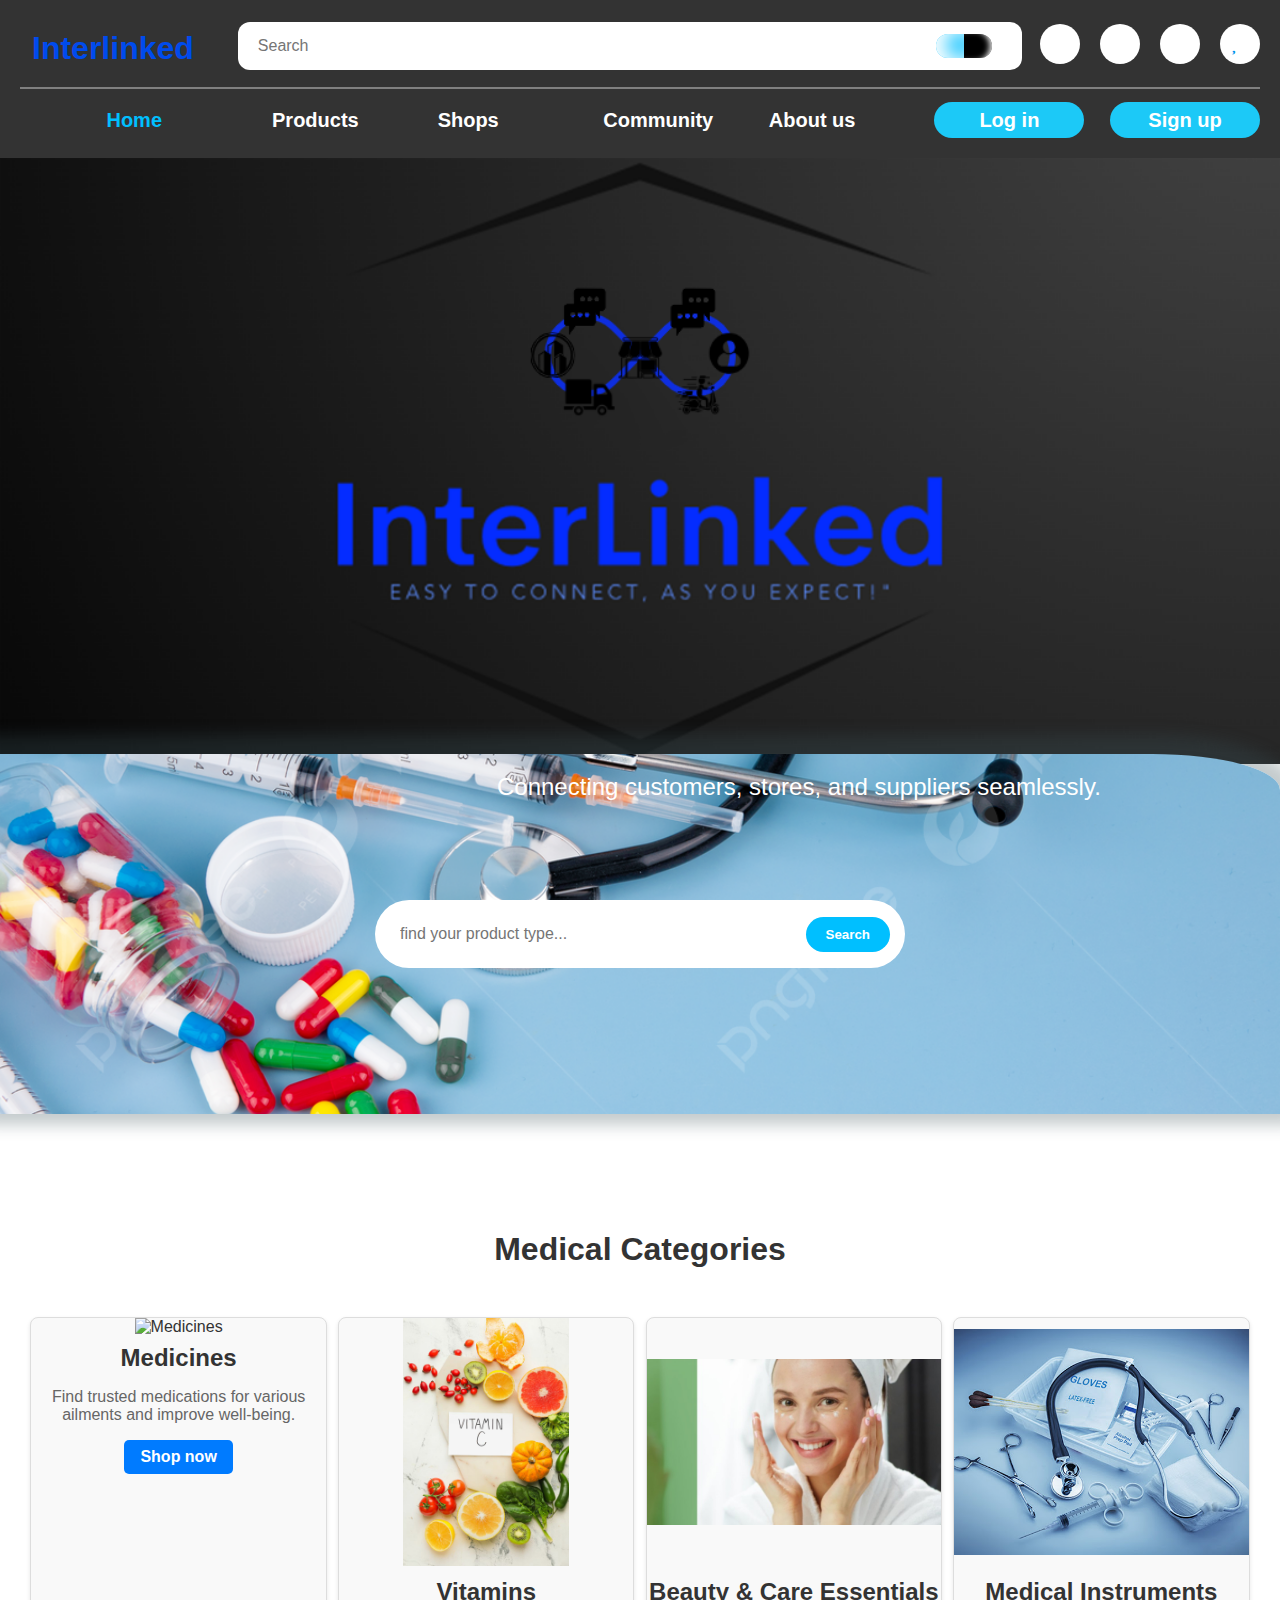
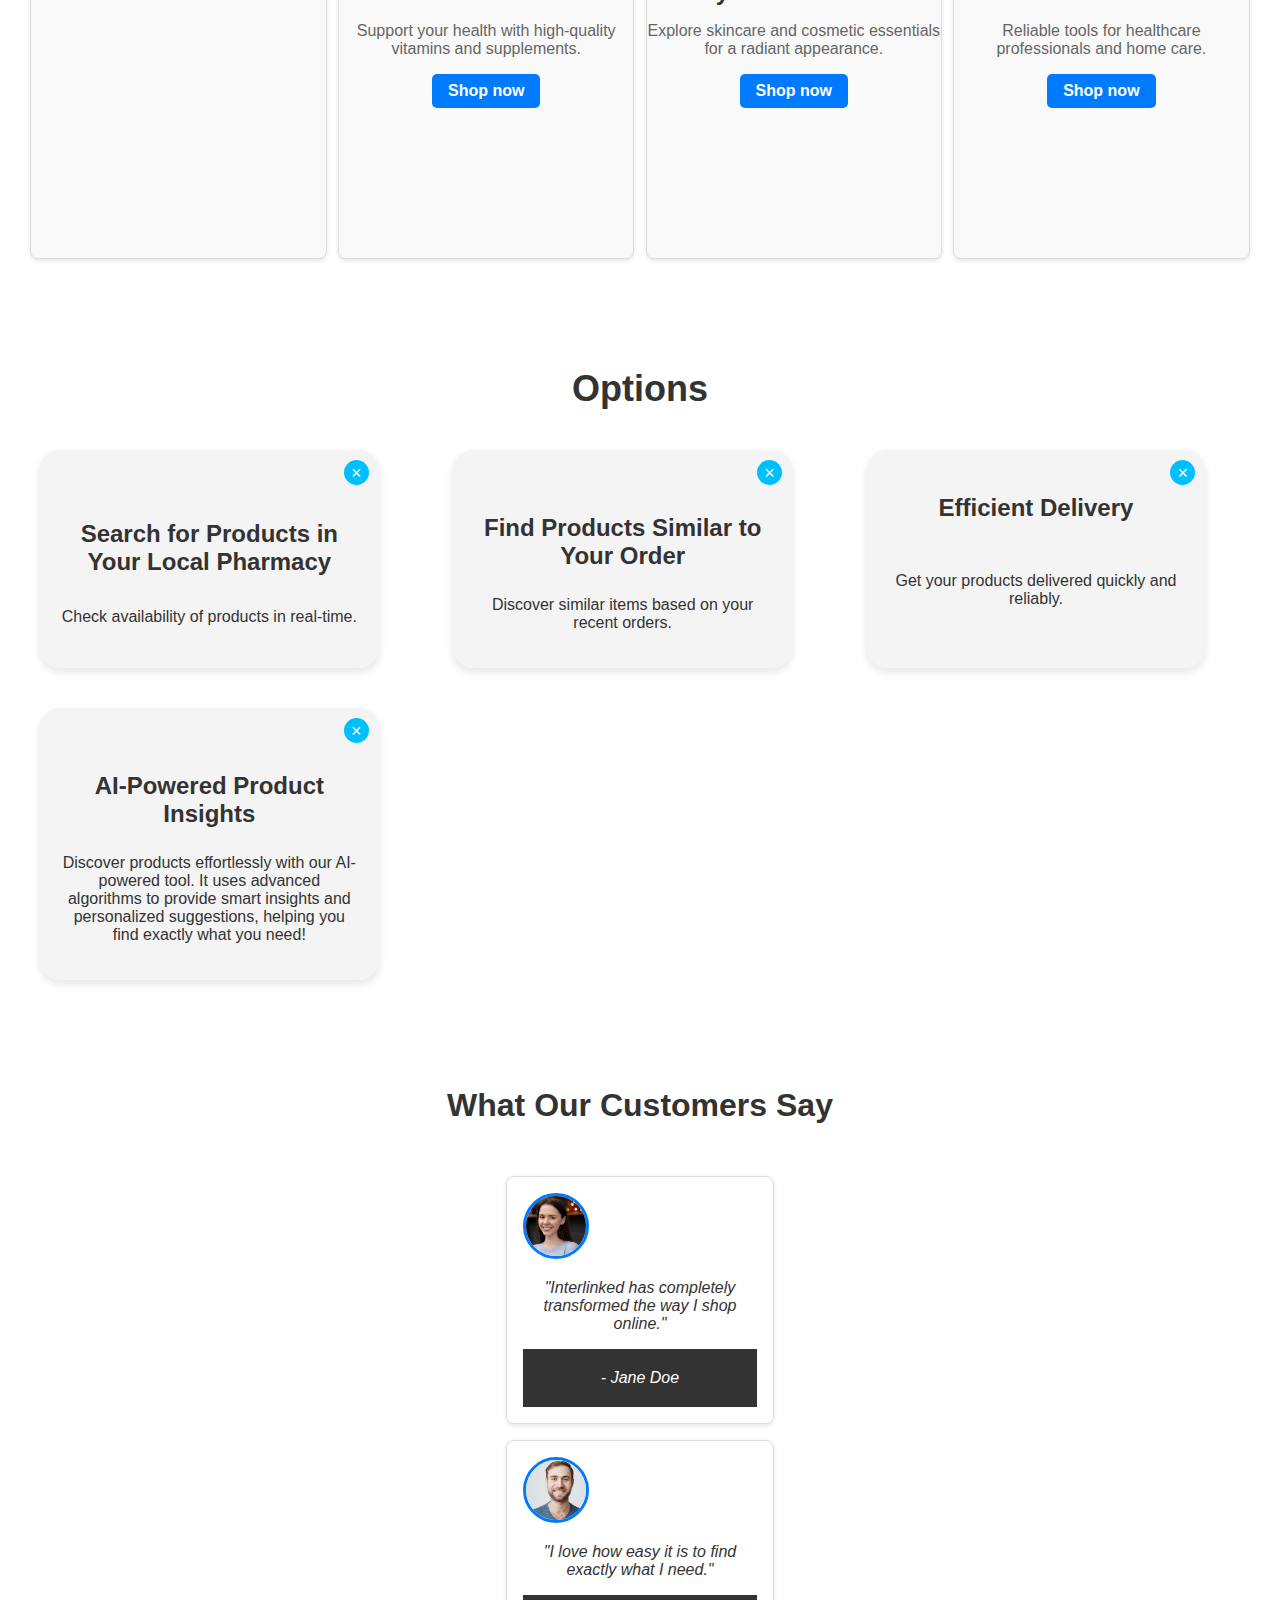
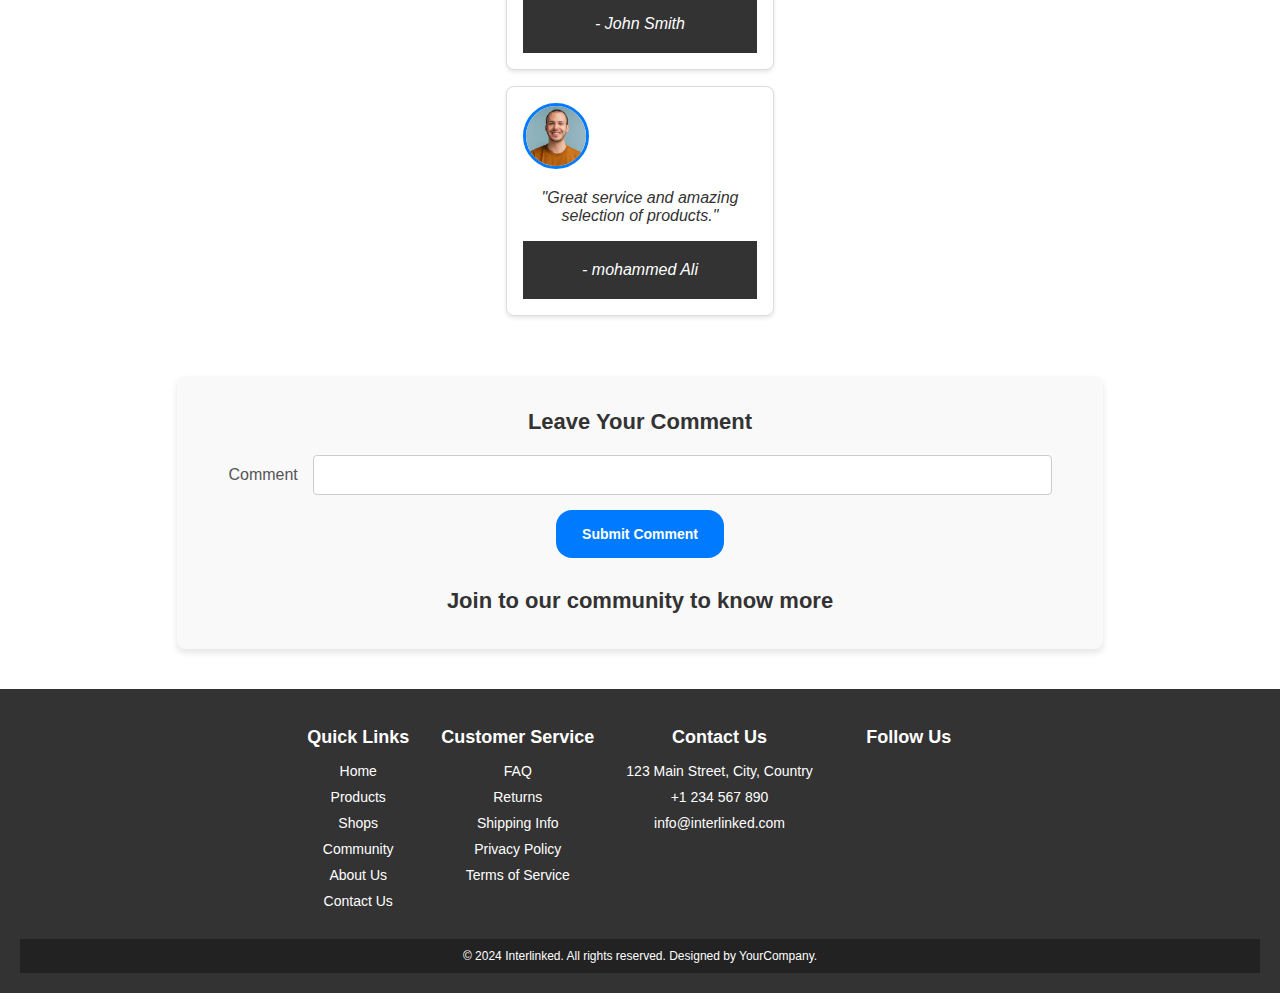
==== commit 77dcd115: "commit again" ====
--- a/index.html
+++ b/index.html
@@ -52,7 +52,7 @@
 
       <section class="logo-photo-section">
         <div>
-          <img src="/Screenshot 2024-09-12 220629.png" alt="Interlinked logo" />
+          <img src="Screenshot 2024-09-12 220629.png" alt="Interlinked logo" />
         </div>
       </section>
 
@@ -70,7 +70,7 @@
         <h2>Medical Categories</h2>
         <div class="product-container home">
           <div class="product-item shops home">
-            <img src="/Medical Categories/Medicines.jfif" alt="Medicines" />
+            <img src="edical Categories/Medicines.jfif" alt="Medicines" />
             <div class="product-info">
               <h3>Medicines</h3>
               <p class="description">
@@ -81,7 +81,7 @@
           </div>
 
           <div class="product-item shops home">
-            <img src="/Medical Categories/Vitamins.jpeg" alt="Vitamins" />
+            <img src="Medical Categories/Vitamins.jpeg" alt="Vitamins" />
             <div class="product-info">
               <h3>Vitamins</h3>
               <p class="description">
@@ -92,7 +92,7 @@
           </div>
 
           <div class="product-item shops home">
-            <img src="/Medical Categories/Beauty & Care Essentials.jpg" alt="Beauty & Care Essentials" />
+            <img src="Medical Categories/Beauty & Care Essentials.jpg" alt="Beauty & Care Essentials" />
             <div class="product-info">
               <h3>Beauty & Care Essentials</h3>
               <p class="description">
@@ -103,7 +103,7 @@
           </div>
 
           <div class="product-item shops home">
-            <img src="/Medical Categories/Medical-Supply-or-Equipment.jpg" alt="Medical Instruments" />
+            <img src="Medical Categories/Medical-Supply-or-Equipment.jpg" alt="Medical Instruments" />
             <div class="product-info">
               <h3>Medical Instruments</h3>
               <p class="description">
@@ -152,7 +152,7 @@
           <h2>What Our Customers Say</h2>
           <div class="testimonial-container">
             <div class="testimonial-item">
-              <img src="/Customer/close-up-young-person-barbeque_23-2149271990.avif" alt="Customer 1" class="customer-photo" />
+              <img src="Customer/close-up-young-person-barbeque_23-2149271990.avif" alt="Customer 1" class="customer-photo" />
               <blockquote>
                 <p>"Interlinked has completely transformed the way I shop online."</p>
                 <footer>- Jane Doe</footer>
@@ -160,7 +160,7 @@
             </div>
         
             <div class="testimonial-item">
-              <img src="/Customer/pleased-smiling-man-with-beard-looking-camera_176420-18040.avif" alt="Customer 2" class="customer-photo" />
+              <img src="Customer/pleased-smiling-man-with-beard-looking-camera_176420-18040.avif" alt="Customer 2" class="customer-photo" />
               <blockquote>
                 <p>"I love how easy it is to find exactly what I need."</p>
                 <footer>- John Smith</footer>
@@ -168,7 +168,7 @@
             </div>
         
             <div class="testimonial-item">
-              <img src="/Customer/portrait-man-laughing_23-2148859448.avif" alt="Customer 3" class="customer-photo" />
+              <img src="Customer/portrait-man-laughing_23-2148859448.avif" alt="Customer 3" class="customer-photo" />
               <blockquote>
                 <p>"Great service and amazing selection of products."</p>
                 <footer>- mohammed Ali</footer>
--- a/styles.css
+++ b/styles.css
@@ -266,7 +266,7 @@
 
 /* Hero Section */
 .home-section {
-    background: url(/pngtree-color-capsule-medicine-injection-and-stethoscope-medical-background-picture-image_1451198.jpg) no-repeat center center / cover;
+    background: url("pngtree-color-capsule-medicine-injection-and-stethoscope-medical-background-picture-image_1451198.jpg") no-repeat center center / cover;
     height: 40vh;
     display: flex;
     flex-direction: column;
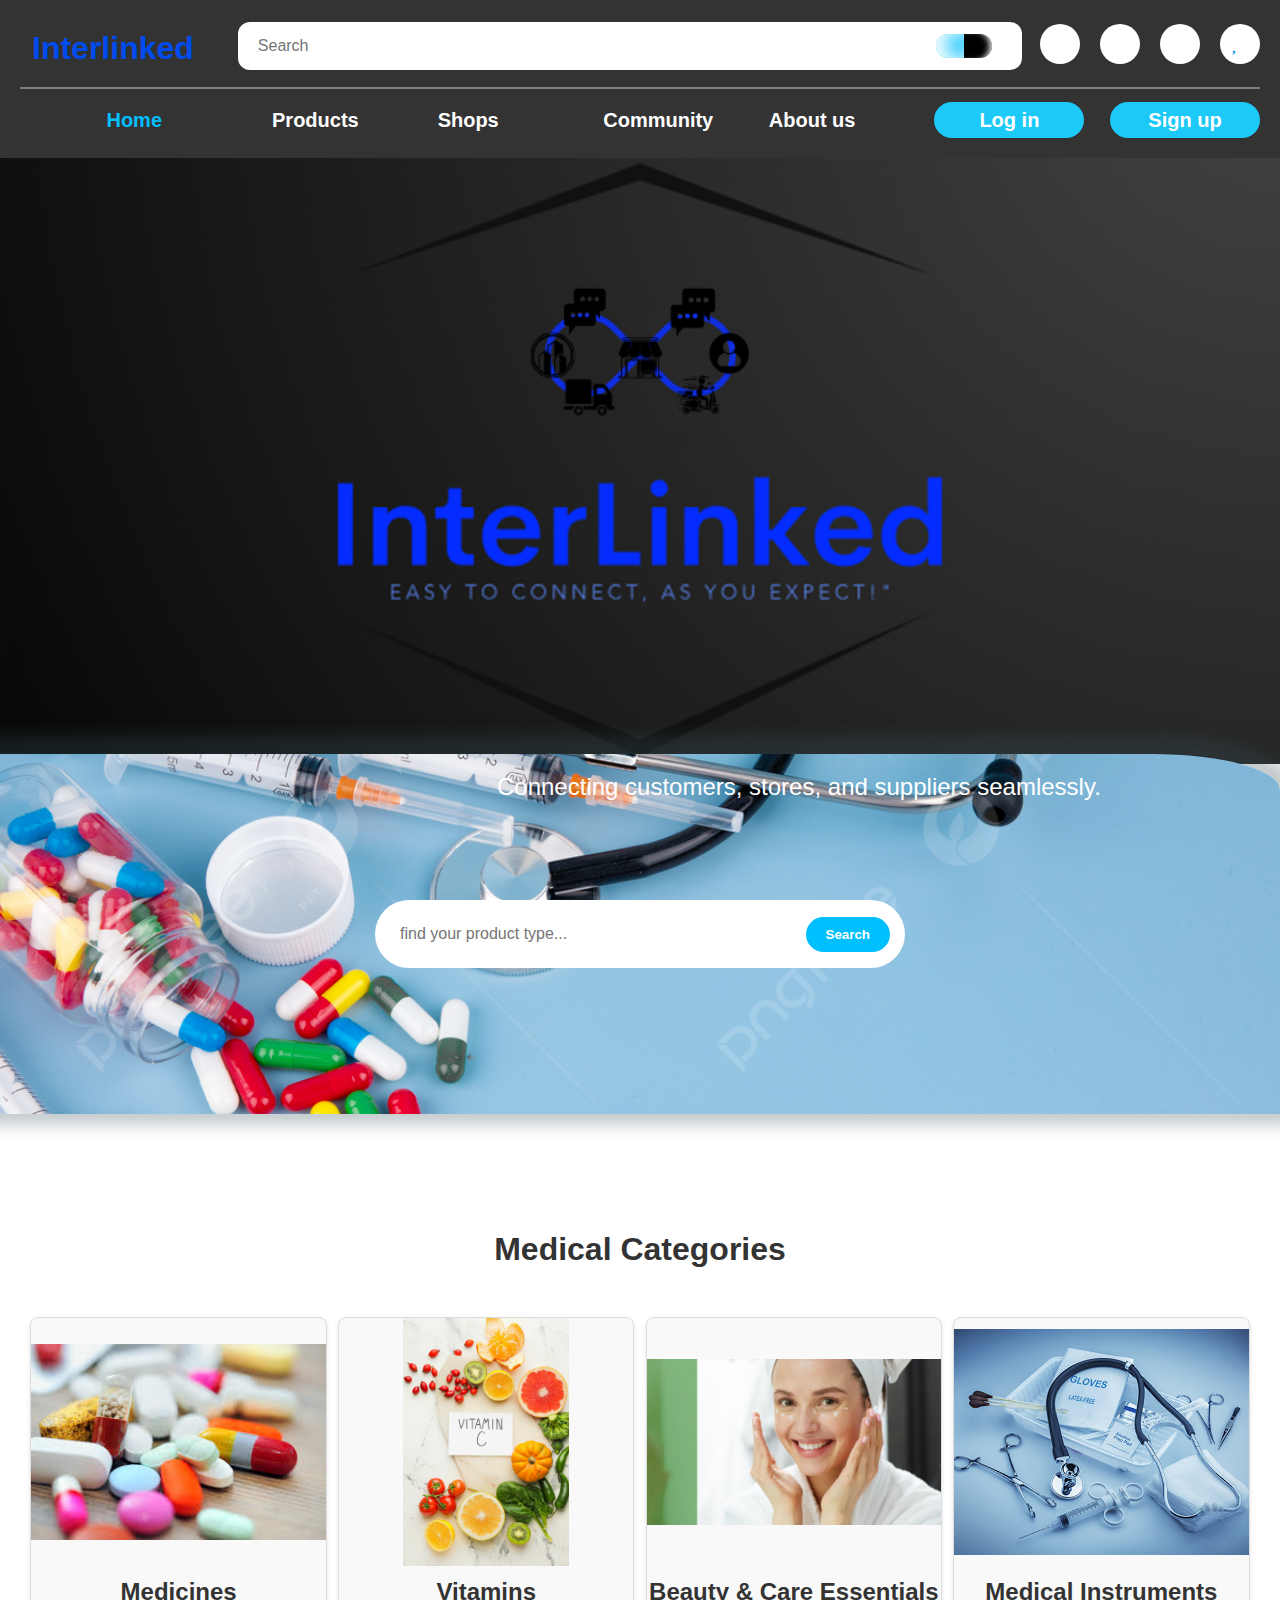
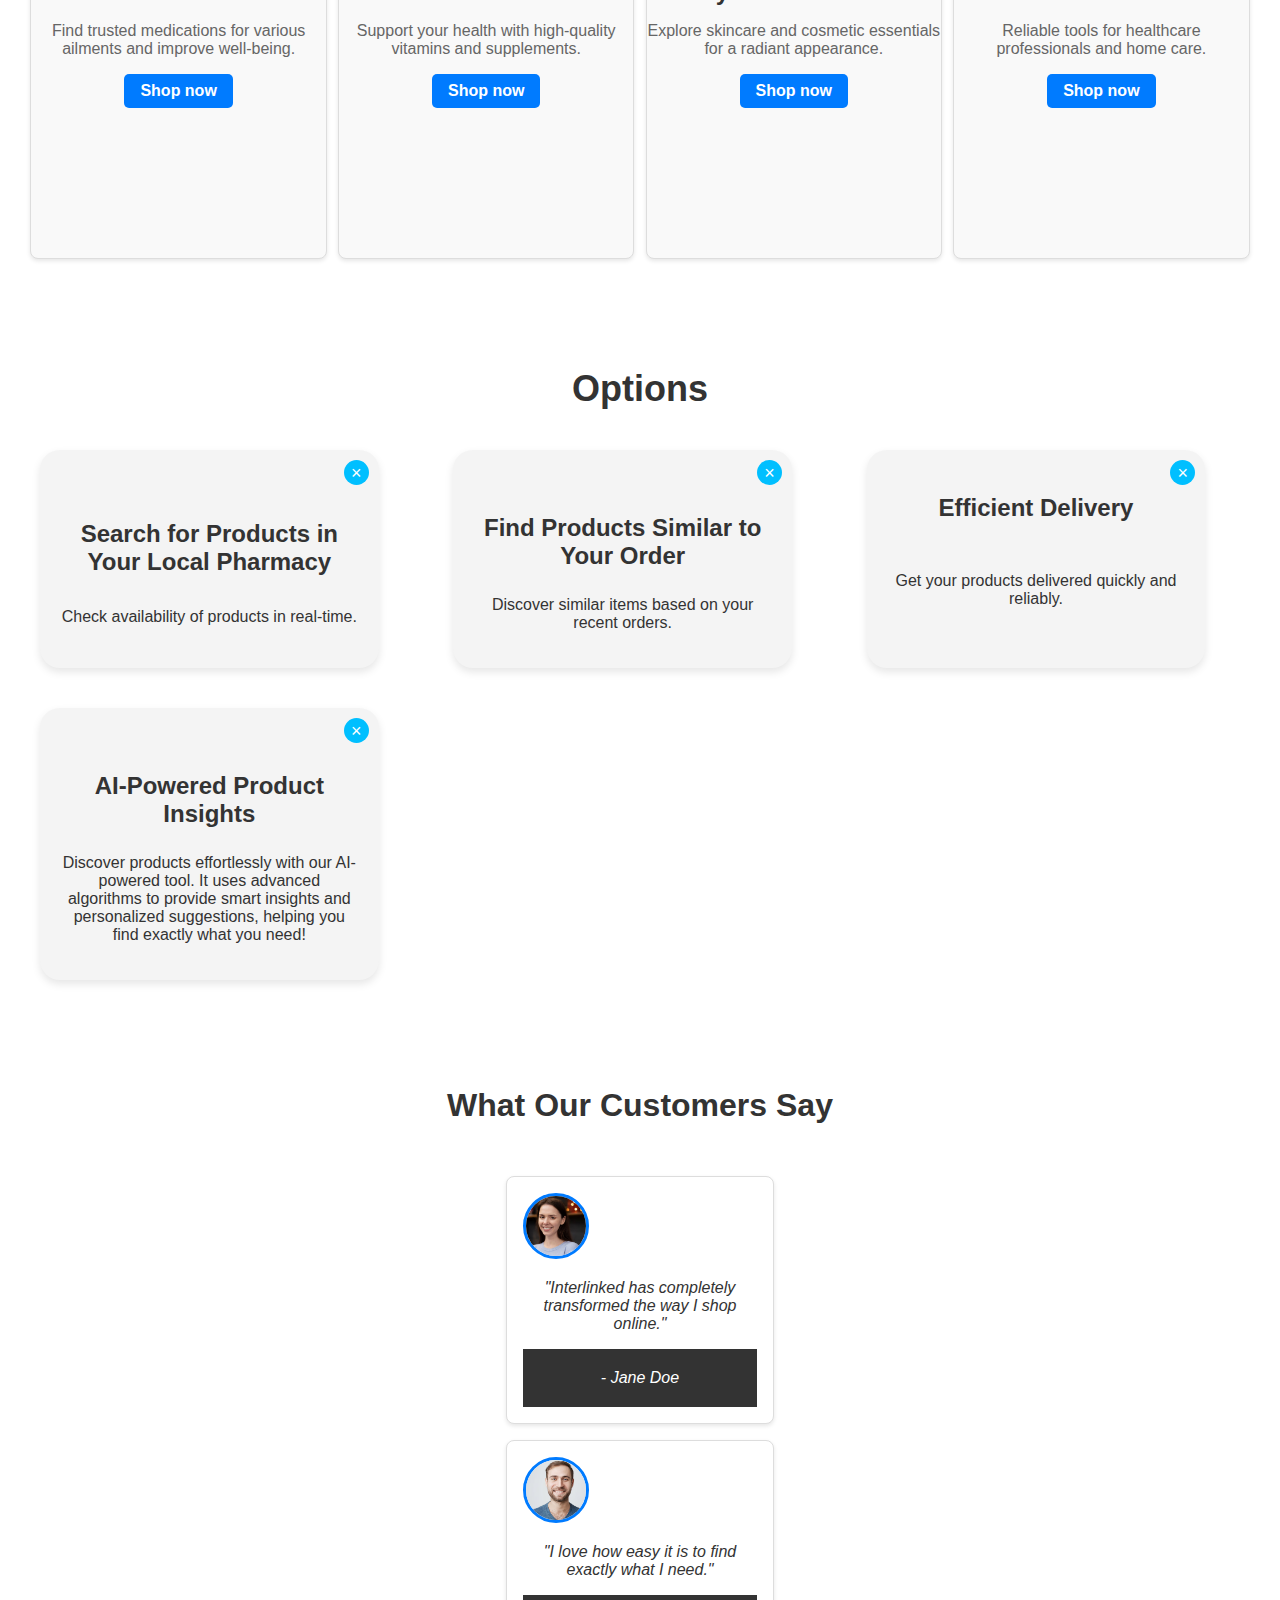
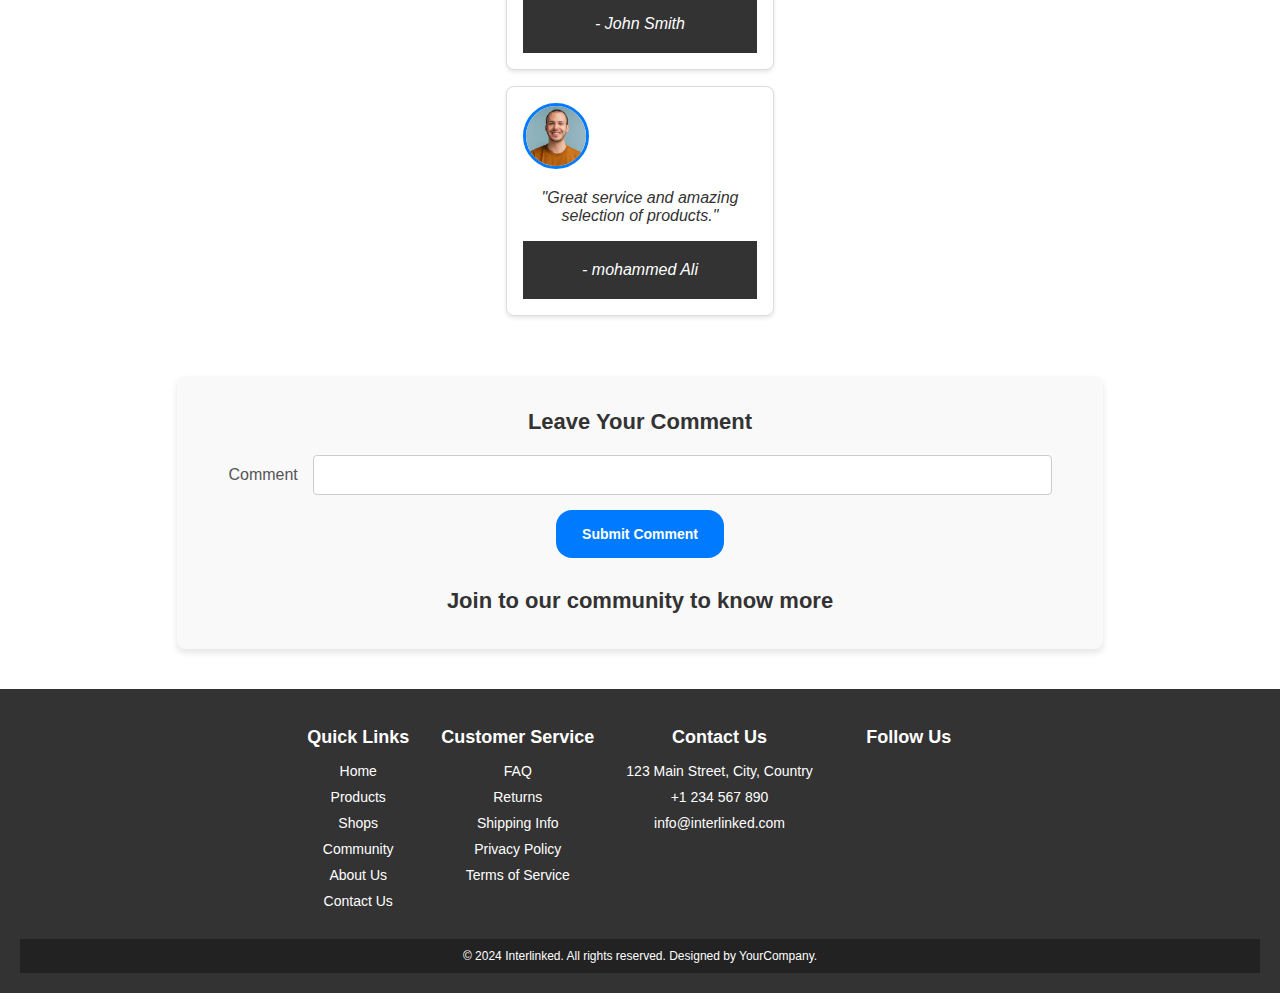
==== commit 942c06b4: "hh" ====
--- a/index.html
+++ b/index.html
@@ -70,7 +70,7 @@
         <h2>Medical Categories</h2>
         <div class="product-container home">
           <div class="product-item shops home">
-            <img src="edical Categories/Medicines.jfif" alt="Medicines" />
+            <img src="Medical Categories/Medicines.jfif" alt="Medicines" />
             <div class="product-info">
               <h3>Medicines</h3>
               <p class="description">
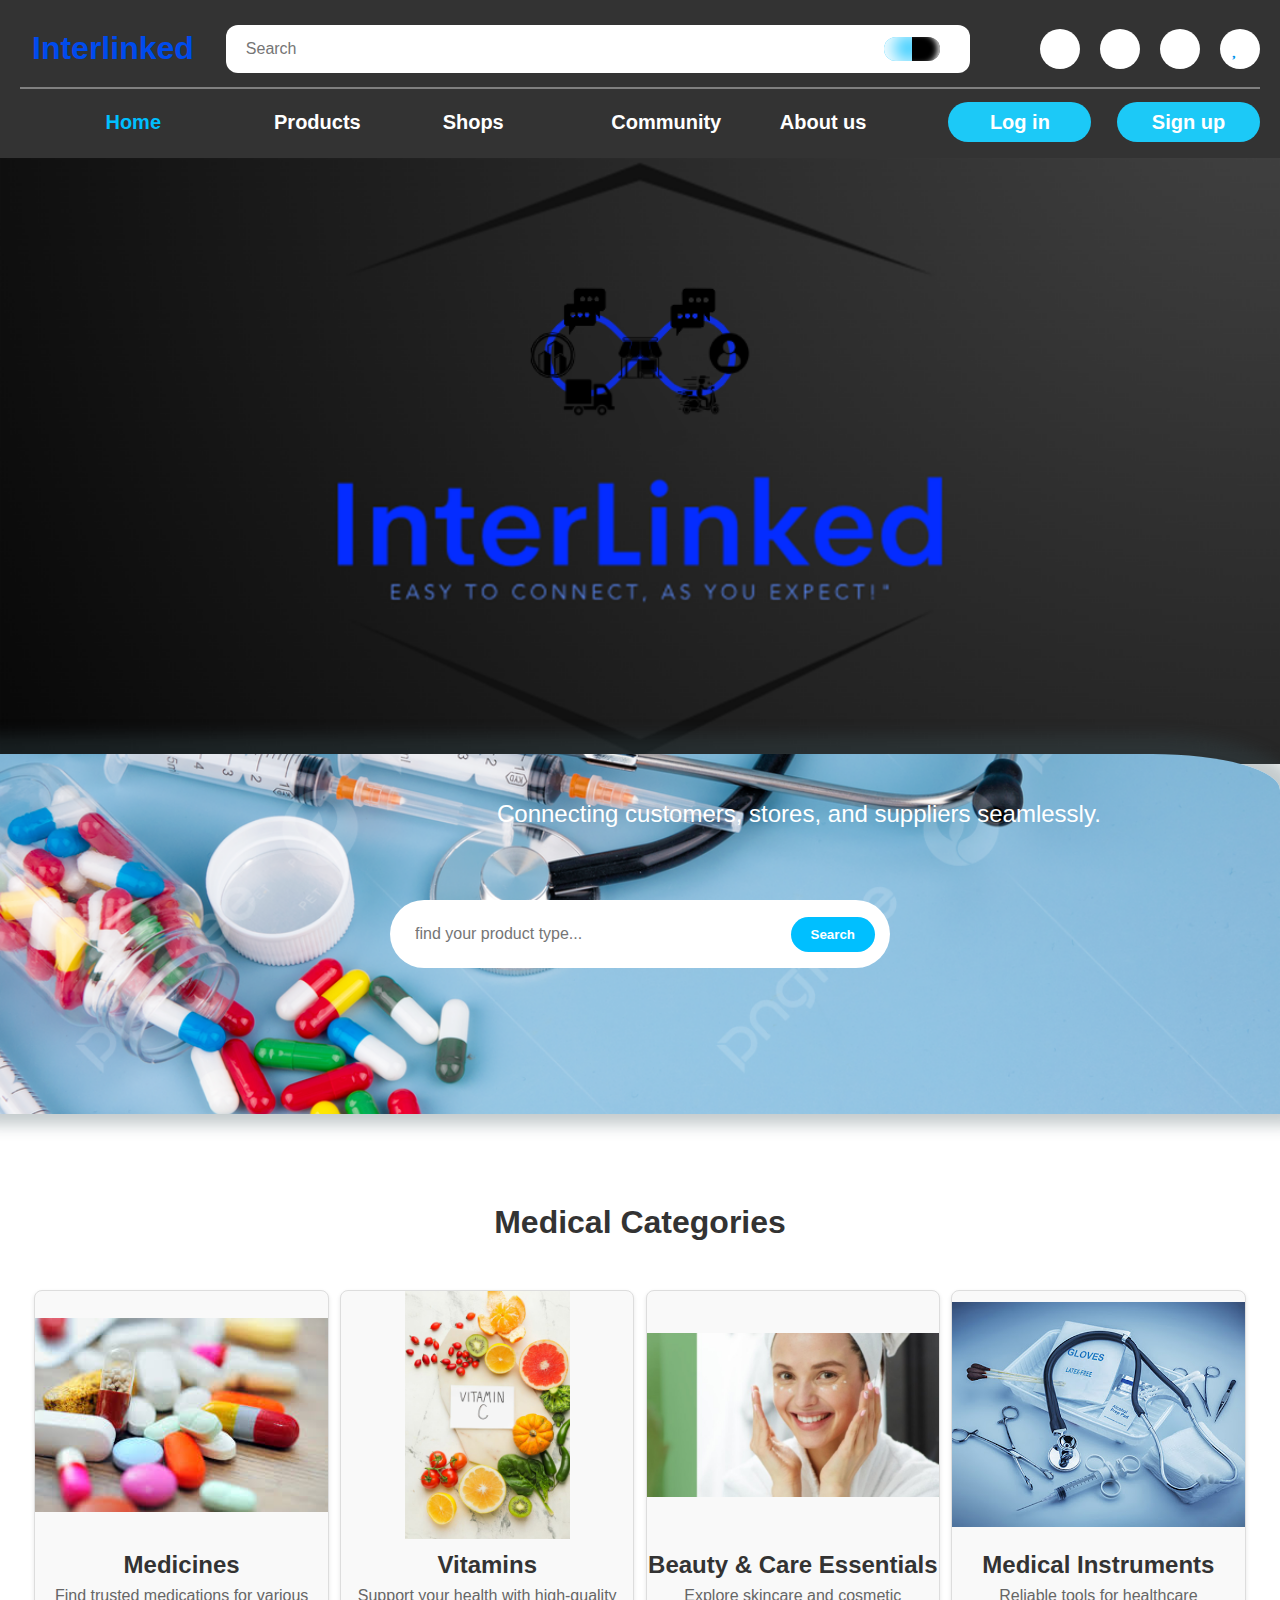
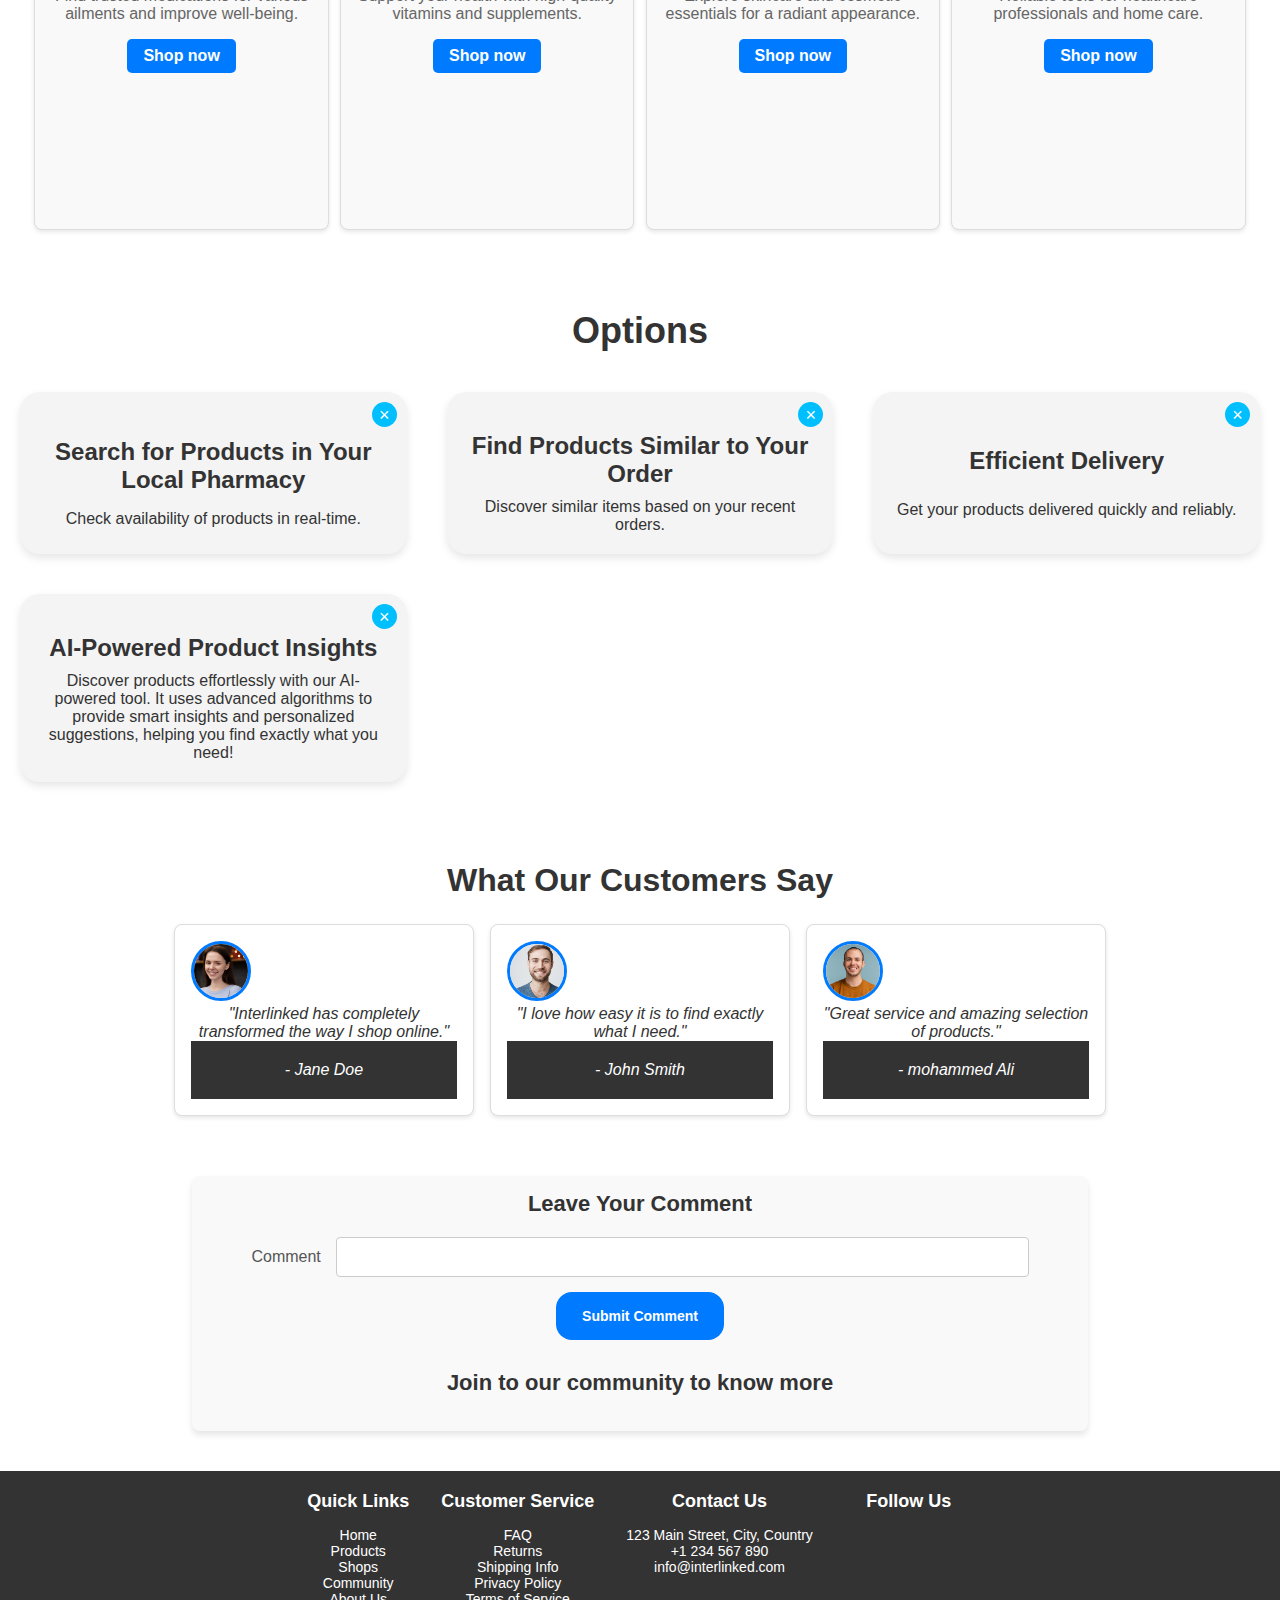
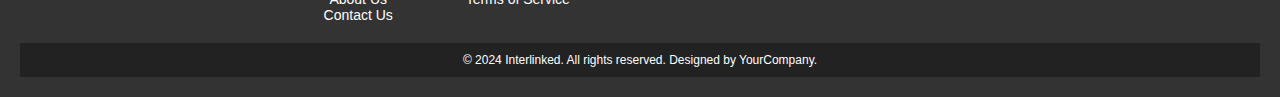
==== commit a67ae0ac: "commit" ====
--- a/index.html
+++ b/index.html
@@ -247,15 +247,17 @@
         </div>
       </footer>
     </div>
-      <div id="searchPage">
-        <fieldset class="search-container">
-          <input type="text" placeholder="Search" />
-          <div class="main-button">
-            <div class="first-button"></div>
-            <div class="second-button"></div>
-          </div>
-        </fieldset>
+    <div id="searchPage">
+      <fieldset class="search-container">
+        <input type="text" placeholder="Search" />
+        <div class="main-button">
+          <div class="first-button"></div>
+          <div class="second-button"></div>
+        </div>
+      </fieldset>
+      <div class="phone-search-container">
       </div>
+    </div>
     <script src="script.js"></script>
   </body>
 </html>
--- a/styles.css
+++ b/styles.css
@@ -1,14 +1,24 @@
 
 /* Global Styles */
-body {
-    font-family: Arial, sans-serif;
+
+* {
     margin: 0;
     padding: 0;
     box-sizing: border-box;
+}
+
+body {
+    font-family: Arial, sans-serif;
     background-color: #ffffff;
     color: #333;
     overflow-x: hidden;
     transition: 0.3s;
+    margin: 0;
+    width: 100%;
+}
+
+#homePage {
+    width: 100%;
 }
 
 a {
@@ -37,7 +47,7 @@
     align-items: center;
     position: relative;
     flex-wrap: wrap;
-    padding-bottom: 10px;
+    padding-bottom: 16px;
     /* width:100%; */
 }
 .logo {
@@ -295,7 +305,7 @@
     margin-bottom: -4px;
     color: white;
     position: absolute;
-    top: -5px;
+    /* top: -5px; */
     right: 14vw;
 }
 
@@ -412,7 +422,7 @@
     font-size: 20px;
     font-weight: bold;
     cursor: pointer;
-    max-width: 140px;
+    max-width: 143px;
     flex-grow: 1; /* Each item takes an equal portion of available space */
     flex-shrink: 1; /* Items will shrink if there is not enough space */
     min-width: 100px; /* Prevent items from shrinking too small */
@@ -442,7 +452,7 @@
     display: grid;
     grid-template-columns: repeat(auto-fit, minmax(300px, 1fr));
     gap: 40px;
-    max-width: 1200px;
+    /* max-width: 1200px; */
     margin: 0 auto;
 }
 
@@ -784,7 +794,7 @@
   }
   
   ul li {
-    margin-bottom: 10px;
+    /* margin-bottom: 10px; */
   }
   
   ul li a {
@@ -1032,7 +1042,7 @@
     display: flex;
     position: absolute;
     /* right: -10%; */
-    right: -3%;
+    right: 4%;
     z-index: 10;
     margin-top: 0px;
 }
@@ -1059,7 +1069,7 @@
 #searchPage .main-button {
     display: flex;
     position: absolute;
-    right: 20%;
+    right: 10%;
 }
 .first-button, 
 .second-button {
@@ -1125,7 +1135,7 @@
     padding: 20px;
 }
 #testimonials{
-
+    
 }
 
 /* Default styles for larger screens */
@@ -1180,7 +1190,7 @@
 #homePage .main-button {
     display: flex;
     position: absolute;
-    right: -3%;
+    right: 4%;
     z-index: 10;
     margin-top: 0;
 }
@@ -1193,10 +1203,10 @@
 @media (max-width: 1000px) {
     #homePage .search-container input {
         padding: 8px 10px;
-        margin-top: 12px;
+        /* margin-top: 12px; */
     }
     #homePage .main-button {
-        margin-top: 12px;
+        /* margin-top: 12px; */
     }
 }
 
@@ -1247,7 +1257,7 @@
     #homePage .main-button {
         width: 50px;
         height: 22px;
-        margin-top: 12px;
+        /* margin-top: 12px; */
     }
 
     .first-button, .second-button {
@@ -1650,7 +1660,7 @@
     flex-direction: column;
     gap: 20px;
 }
-.signing {
+/* .signing {
     background-color: #1cc9f7;
     width: 86px;
     height: 28px;
@@ -1661,7 +1671,22 @@
     display: flex;
     justify-content: center;
     align-items: center;
-}
+} */
+
+.signing {
+    background-color: #1cc9f7;
+    width: 140px;
+    height: 28px;
+    line-height: 140%;
+    text-align: center;
+    padding: 20px 20px;
+    border-radius: 20px;
+    display: flex;
+    justify-content: center;
+    align-items: center;
+}
+
+
 .signing a {
     color: white;
 }
@@ -1688,6 +1713,56 @@
     align-items: center;
     gap: 13px;
 }
+
+
+
+@media (max-height: 760px) {
+    .under-nav-links.active {
+        height: 76vh;
+        gap: 0;
+    }
+}
+.phone-search-container {
+    height: 100vh;
+    width: 100vw;
+    background-color: currentColor;
+    position: absolute;
+    left: 0;
+    top: 0;
+    z-index: -1000000;
+}
+
+.Order-item i {
+    font-size: 48px;
+    color: deepskyblue;
+    margin-bottom: 20px;
+    width: 100%;
+}
+.Order-item {
+    display: flex;
+    justify-content: center;
+    flex-wrap: wrap;
+    /* width: 80%; */
+    width: auto;
+}
+.Order-grid {
+    display: grid;
+    grid-template-columns: repeat(auto-fit, minmax(300px, 1fr));
+    gap: 40px;
+    /* max-width: 1200px; */
+    margin: 0 auto;
+
+}
+.testimonial-container {
+    display: flex;
+    flex-wrap: wrap;
+    justify-content: center;
+    gap: 1rem;
+    /* width: 21vw; */
+    width: auto;
+}
+
+
 
 @media (max-width: 480px) {
     #products {
@@ -1895,21 +1970,19 @@
         gap: 25px;
         justify-content: center;
     }
+
+    .product-item.home {
+        max-width: 100vw !important;
+    }
+    .under-nav-links li {
+        max-width: 160px;
+    }
     
 }
 
-@media (max-height: 760px) {
-    .under-nav-links.active {
-        height: 76vh;
-        gap: 0;
-    }
-}
-.phone-search-container {
-    height: 100vh;
-    width: 100vw;
-    background-color: currentColor;
-    position: absolute;
-    left: 0;
-    top: 0;
-    z-index: -1000000;
+.info-section,
+.contact-section {
+    max-width: 100%; /* Ensure sections don't exceed the viewport width */
+    padding: 20px;
+    margin: 0 auto;
 }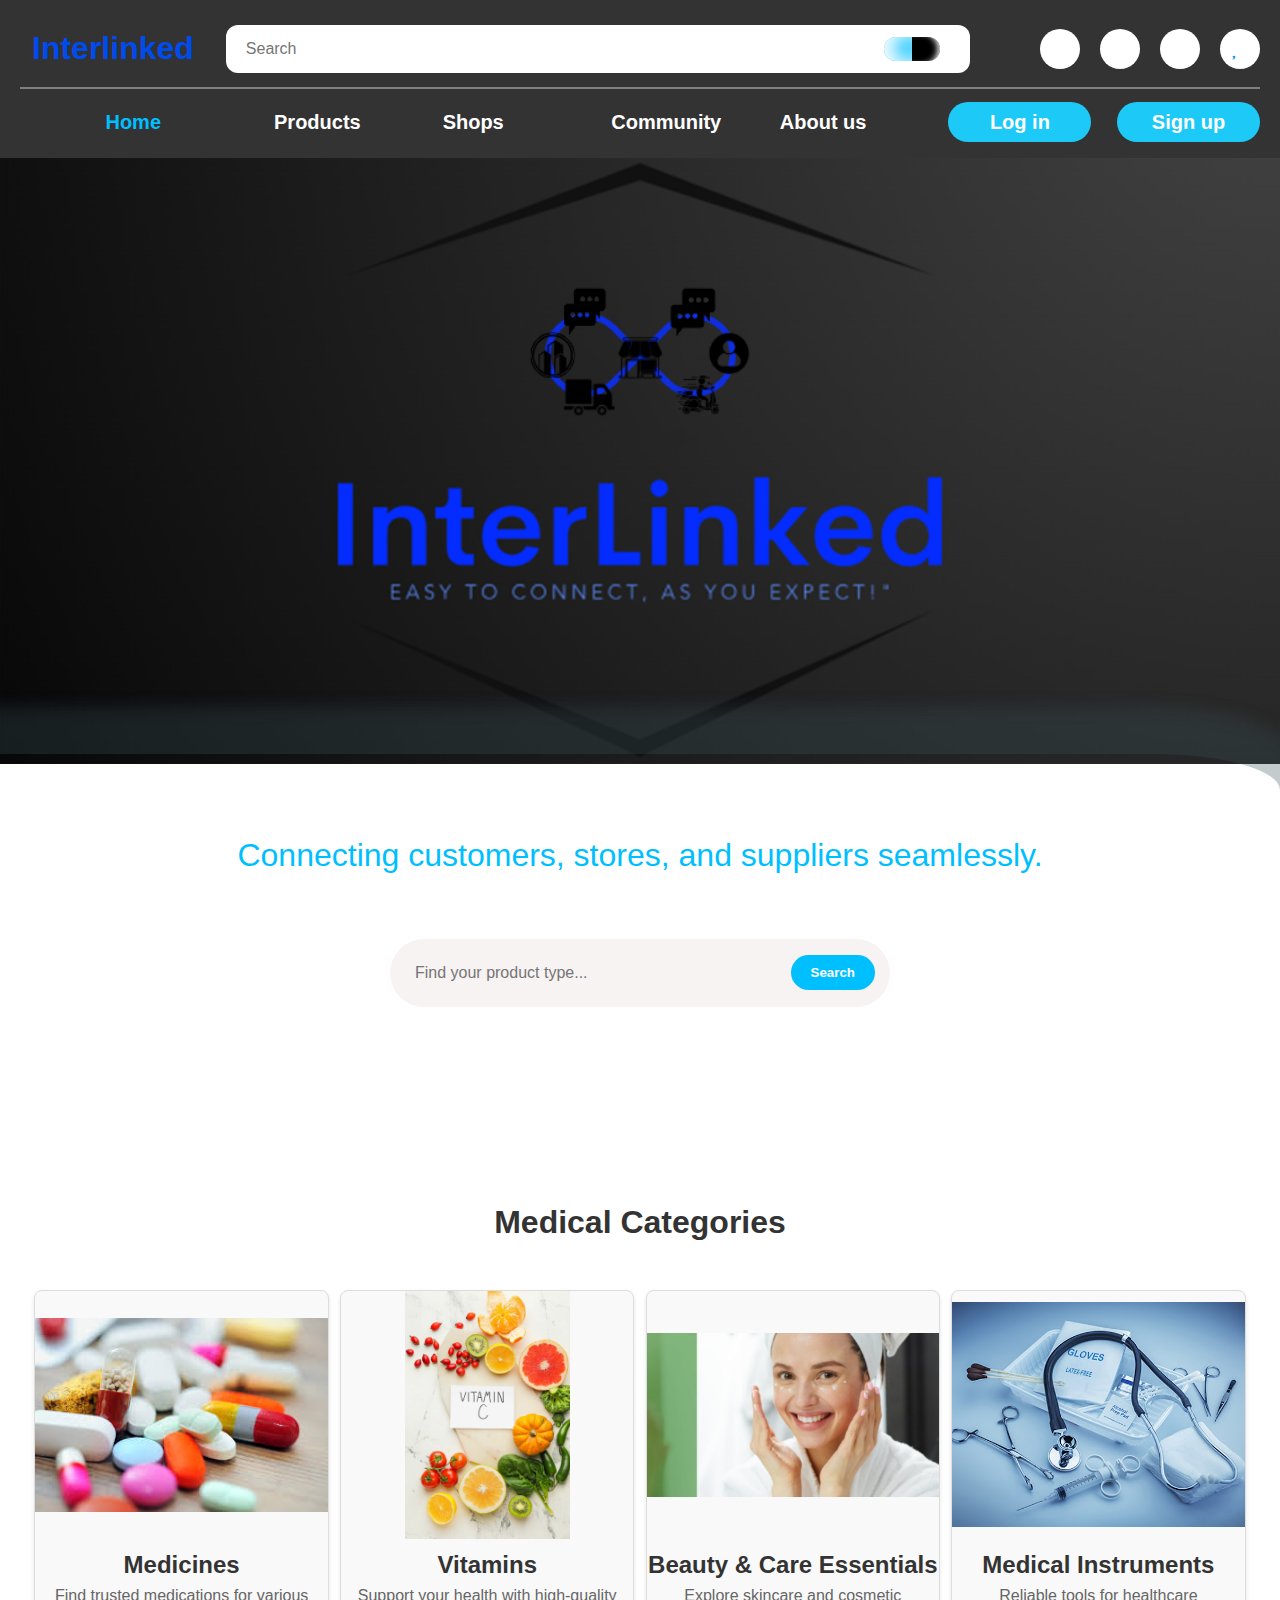
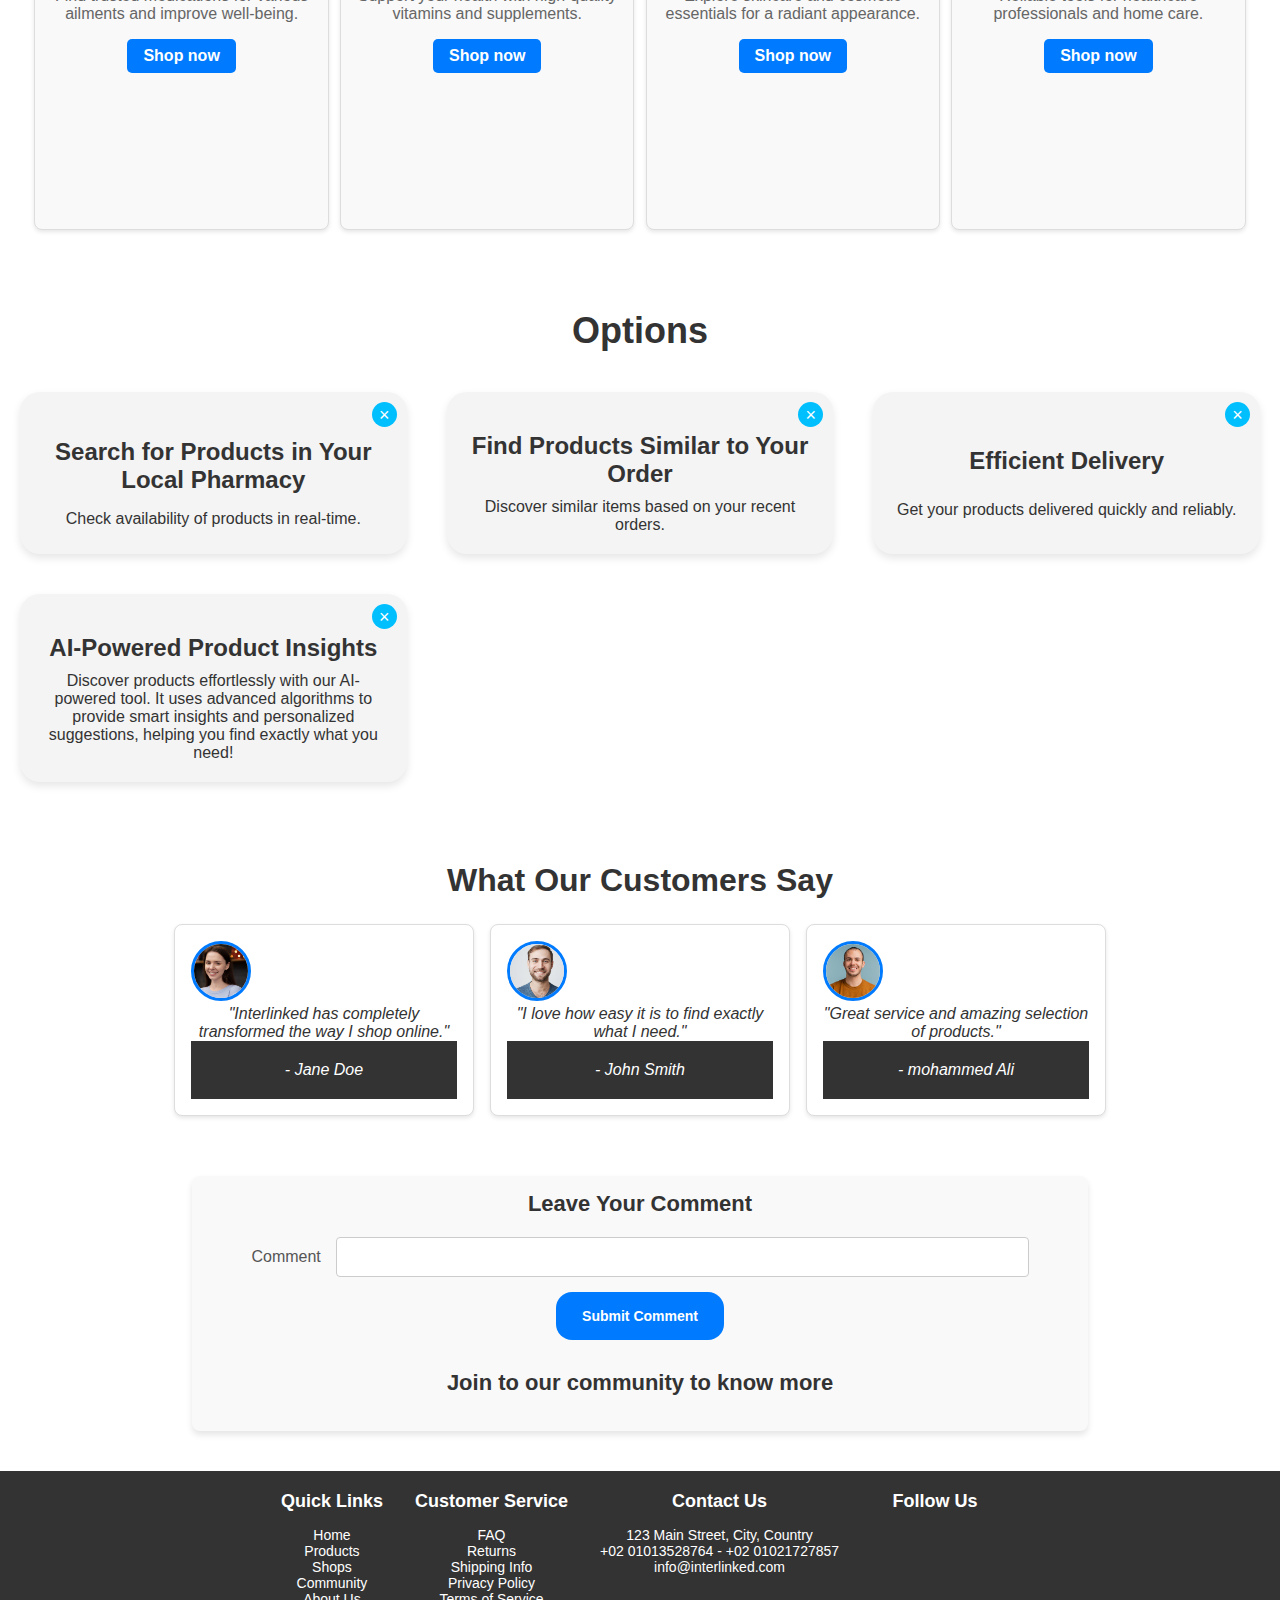
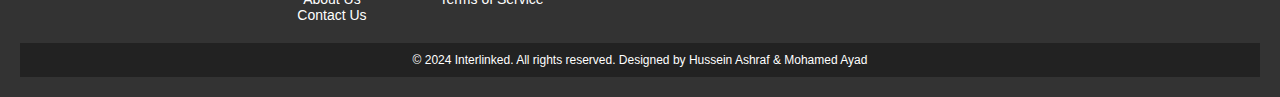
==== commit 0fec5004: "commit" ====
--- a/index.html
+++ b/index.html
@@ -61,7 +61,7 @@
           <p>Connecting customers, stores, and suppliers seamlessly.</p>
         </div>
         <div class="new-search-container">
-          <input type="text" placeholder="find your product type..." />
+          <input type="text" placeholder="Find your product type..." />
           <button class="btn">Search</button>
         </div>
       </section>
@@ -142,7 +142,7 @@
             <i class="fas fa-robot"></i>
             <h3>AI-Powered Product Insights</h3>
             <p>Discover products effortlessly with our AI-powered tool. It uses advanced algorithms to provide smart insights and personalized suggestions,
-               helping you find exactly what you need!</p>
+              helping you find exactly what you need!</p>
             <button class="cancel-btn">&times;</button>
           </div>
       </section>
@@ -224,7 +224,8 @@
               <h3>Contact Us</h3>
               <ul>
                 <li><i class="fas fa-map-marker-alt"></i> 123 Main Street, City, Country</li>
-                <li><i class="fas fa-phone"></i> +1 234 567 890</li>
+                <li><i class="fas fa-phone"></i> +02 01013528764 - +02 01021727857
+                </li>
                 <li><i class="fas fa-envelope"></i> <a href="mailto:info@interlinked.com">info@interlinked.com</a></li>
               </ul>
             </div>
@@ -243,7 +244,7 @@
         </div>
       
         <div class="footer-bottom">
-          <p>&copy; 2024 Interlinked. All rights reserved. Designed by YourCompany.</p>
+          <p>&copy; 2024 Interlinked. All rights reserved. Designed by Hussein Ashraf & Mohamed Ayad</p>
         </div>
       </footer>
     </div>
--- a/styles.css
+++ b/styles.css
@@ -1,6 +1,4 @@
-
 /* Global Styles */
-
 * {
     margin: 0;
     padding: 0;
@@ -276,7 +274,7 @@
 
 /* Hero Section */
 .home-section {
-    background: url("pngtree-color-capsule-medicine-injection-and-stethoscope-medical-background-picture-image_1451198.jpg") no-repeat center center / cover;
+    /* background: url("pngtree-color-capsule-medicine-injection-and-stethoscope-medical-background-picture-image_1451198.jpg") no-repeat center center / cover; */
     height: 40vh;
     display: flex;
     flex-direction: column;
@@ -288,7 +286,7 @@
     position: relative;
     width: 100%;
     bottom: 40px;
-    box-shadow: 0 -4px 15px 15px #3c545a4d;
+    box-shadow: 0 -32px 15px 15px #3c545a4d;
     border-top-right-radius: 10%;
 }
 
@@ -301,26 +299,15 @@
 }
 
 .hero-content p {
-    font-size: 24px;
+    font-size: 32px;
     margin-bottom: -4px;
-    color: white;
-    position: absolute;
-    /* top: -5px; */
-    right: 14vw;
+    color: deepskyblue;
+    text-align:center;
+    margin:20px
 }
 
 /* New search container styles */
-.new-search-container {
-    display: flex;
-    align-items: center;
-    background-color: #f1e7e7;
-    padding: 15px; /* Larger padding around the search bar */
-    border-radius: 40px;
-    margin-top: 20px; /* Space above the search bar */
-    max-width: 500px;
-    width: 100%; /* Ensure it doesn't exceed the screen width */
-    margin: 100px auto; /* Center the search bar horizontally */
-}
+
 
 .new-search-container input {
     border: none;
@@ -328,6 +315,7 @@
     font-size: 16px;
     outline: none;
     flex: 1;
+    background-color: #f7f3f3;
 }
 
 .new-search-container button {
@@ -343,13 +331,13 @@
 .new-search-container {
     display: flex;
     align-items: center;
-    background-color: #fff;
+    background-color: #f7f3f3;
     padding: 15px; /* Larger padding around the search bar */
     border-radius: 40px;
     margin-top: 20px; /* Space above the search bar */
     max-width: 500px;
     width: 100%; /* Ensure it doesn't exceed the screen width */
-    margin: 100px auto; /* Center the search bar horizontally */
+    margin: 5vh auto;
 }
 
 .new-search-container button {
@@ -1322,7 +1310,7 @@
     }
 
     .hero-content p {
-        font-size: 18px;
+        font-size: 20px;
     }
     #testimonials .testimonial-box{
         flex: 1 1 calc(50% - 10px);
@@ -1881,7 +1869,7 @@
     .new-search-container input {
         width: 40%;
         margin-right: 1px;
-        padding: 2px;
+        padding: 2px 10px;
         font-size:14px;
     }
 
@@ -1925,7 +1913,7 @@
         gap: 10px;
     }
     .under-nav-links {
-        width: 70vw;
+        width: 0vw;
         right: 0;
         top: 0;
         visibility: hidden;
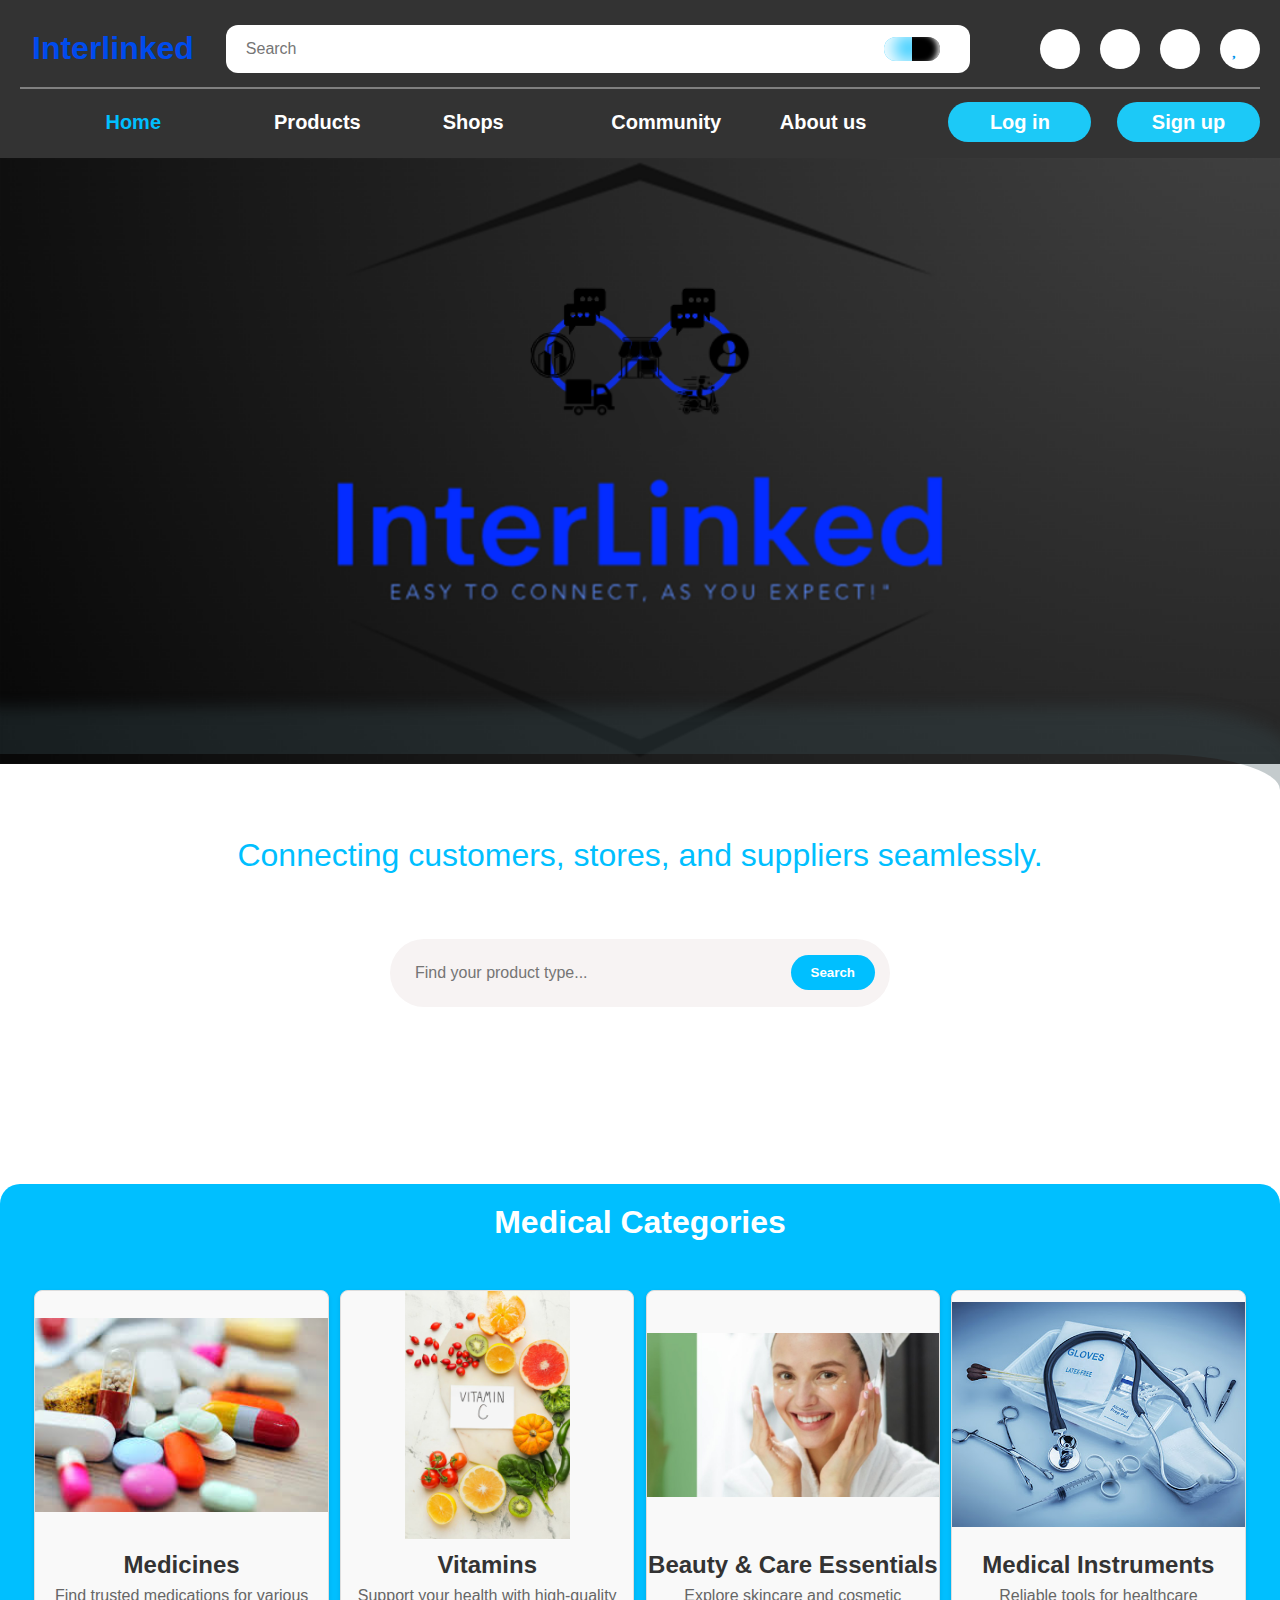
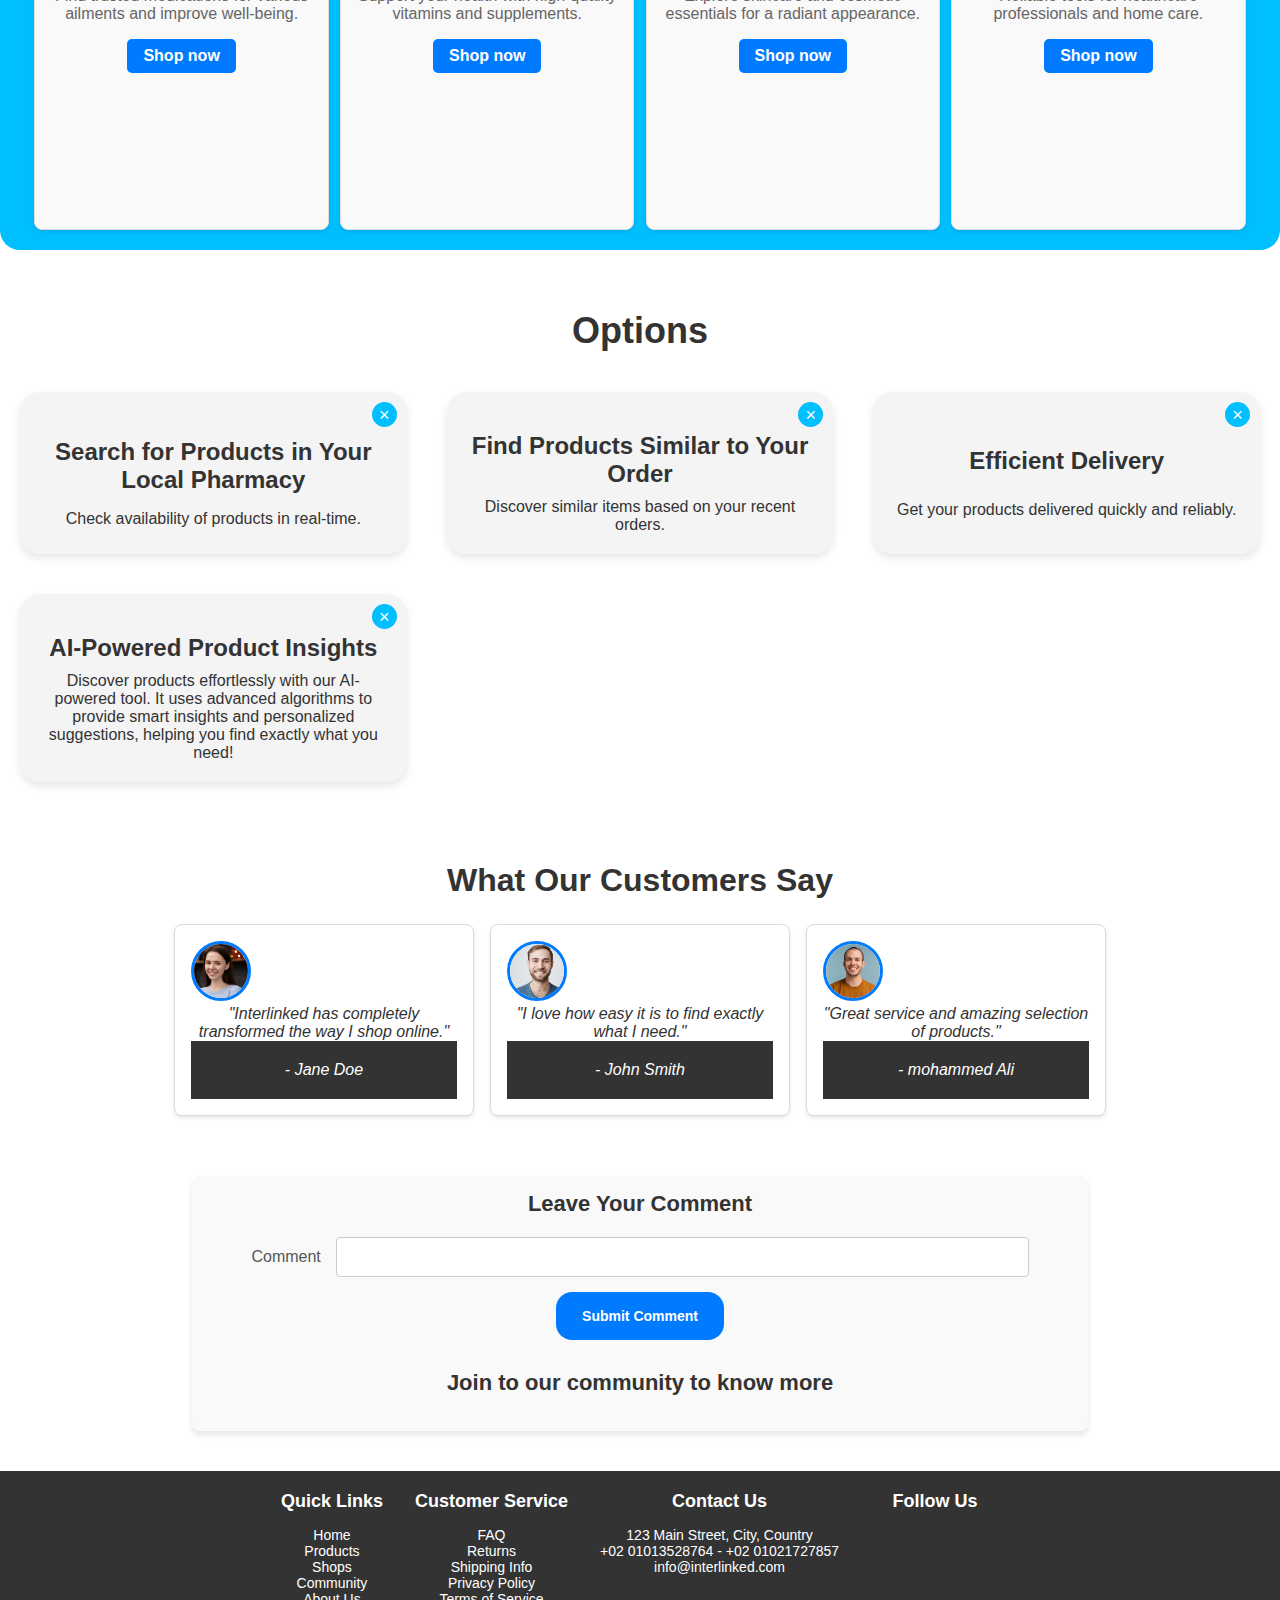
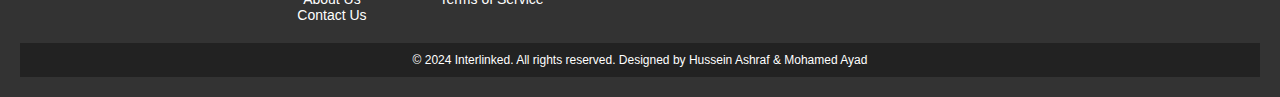
==== commit b078a765: "commit" ====
--- a/index.html
+++ b/index.html
@@ -70,7 +70,7 @@
         <h2>Medical Categories</h2>
         <div class="product-container home">
           <div class="product-item shops home">
-            <img src="Medical Categories/Medicines.jfif" alt="Medicines" />
+            <img src="/Medical Categories/Medicines.jfif" alt="Medicines" />
             <div class="product-info">
               <h3>Medicines</h3>
               <p class="description">
@@ -81,7 +81,7 @@
           </div>
 
           <div class="product-item shops home">
-            <img src="Medical Categories/Vitamins.jpeg" alt="Vitamins" />
+            <img src="/Medical Categories/Vitamins.jpeg" alt="Vitamins" />
             <div class="product-info">
               <h3>Vitamins</h3>
               <p class="description">
@@ -92,7 +92,7 @@
           </div>
 
           <div class="product-item shops home">
-            <img src="Medical Categories/Beauty & Care Essentials.jpg" alt="Beauty & Care Essentials" />
+            <img src="/Medical Categories/Beauty & Care Essentials.jpg" alt="Beauty & Care Essentials" />
             <div class="product-info">
               <h3>Beauty & Care Essentials</h3>
               <p class="description">
@@ -103,7 +103,7 @@
           </div>
 
           <div class="product-item shops home">
-            <img src="Medical Categories/Medical-Supply-or-Equipment.jpg" alt="Medical Instruments" />
+            <img src="/Medical Categories/Medical-Supply-or-Equipment.jpg" alt="Medical Instruments" />
             <div class="product-info">
               <h3>Medical Instruments</h3>
               <p class="description">
--- a/styles.css
+++ b/styles.css
@@ -575,7 +575,7 @@
 #featured-products h2 {
     font-size: 2rem;
     margin-bottom: 1.5rem;
-    color: #333;
+    color: white;
 }
 
 #products {
@@ -1047,17 +1047,33 @@
     overflow: visible;
 }
 #searchPage input {
-    width: 100vw;
+    /* width: 100vw;
+    background-color: white;
+    outline: none;
+    border: none;
+    padding: 15px 20px;
+    border-radius: 12px; */
+    width: 94vw;
     background-color: white;
     outline: none;
     border: none;
     padding: 15px 20px;
     border-radius: 12px;
+    position: absolute;
+    left: 50%;
+    top: 10%;
+    transform: translateX(-40%);
 }
 #searchPage .main-button {
-    display: flex;
+    /* display: flex;
     position: absolute;
-    right: 10%;
+    right: 10%; */
+    display: flex;
+    position: absolute;
+    right: -12%;
+    position: absolute;
+    top: 0%;
+    transform: translateY(45%);
 }
 .first-button, 
 .second-button {
@@ -1486,6 +1502,8 @@
     flex-wrap: wrap;
     gap: 25px;
     justify-content: center;
+    background-color: deepskyblue;
+    border-radius: 20px;
 }
 .under-nav-links.active {
     width: 70vw;
